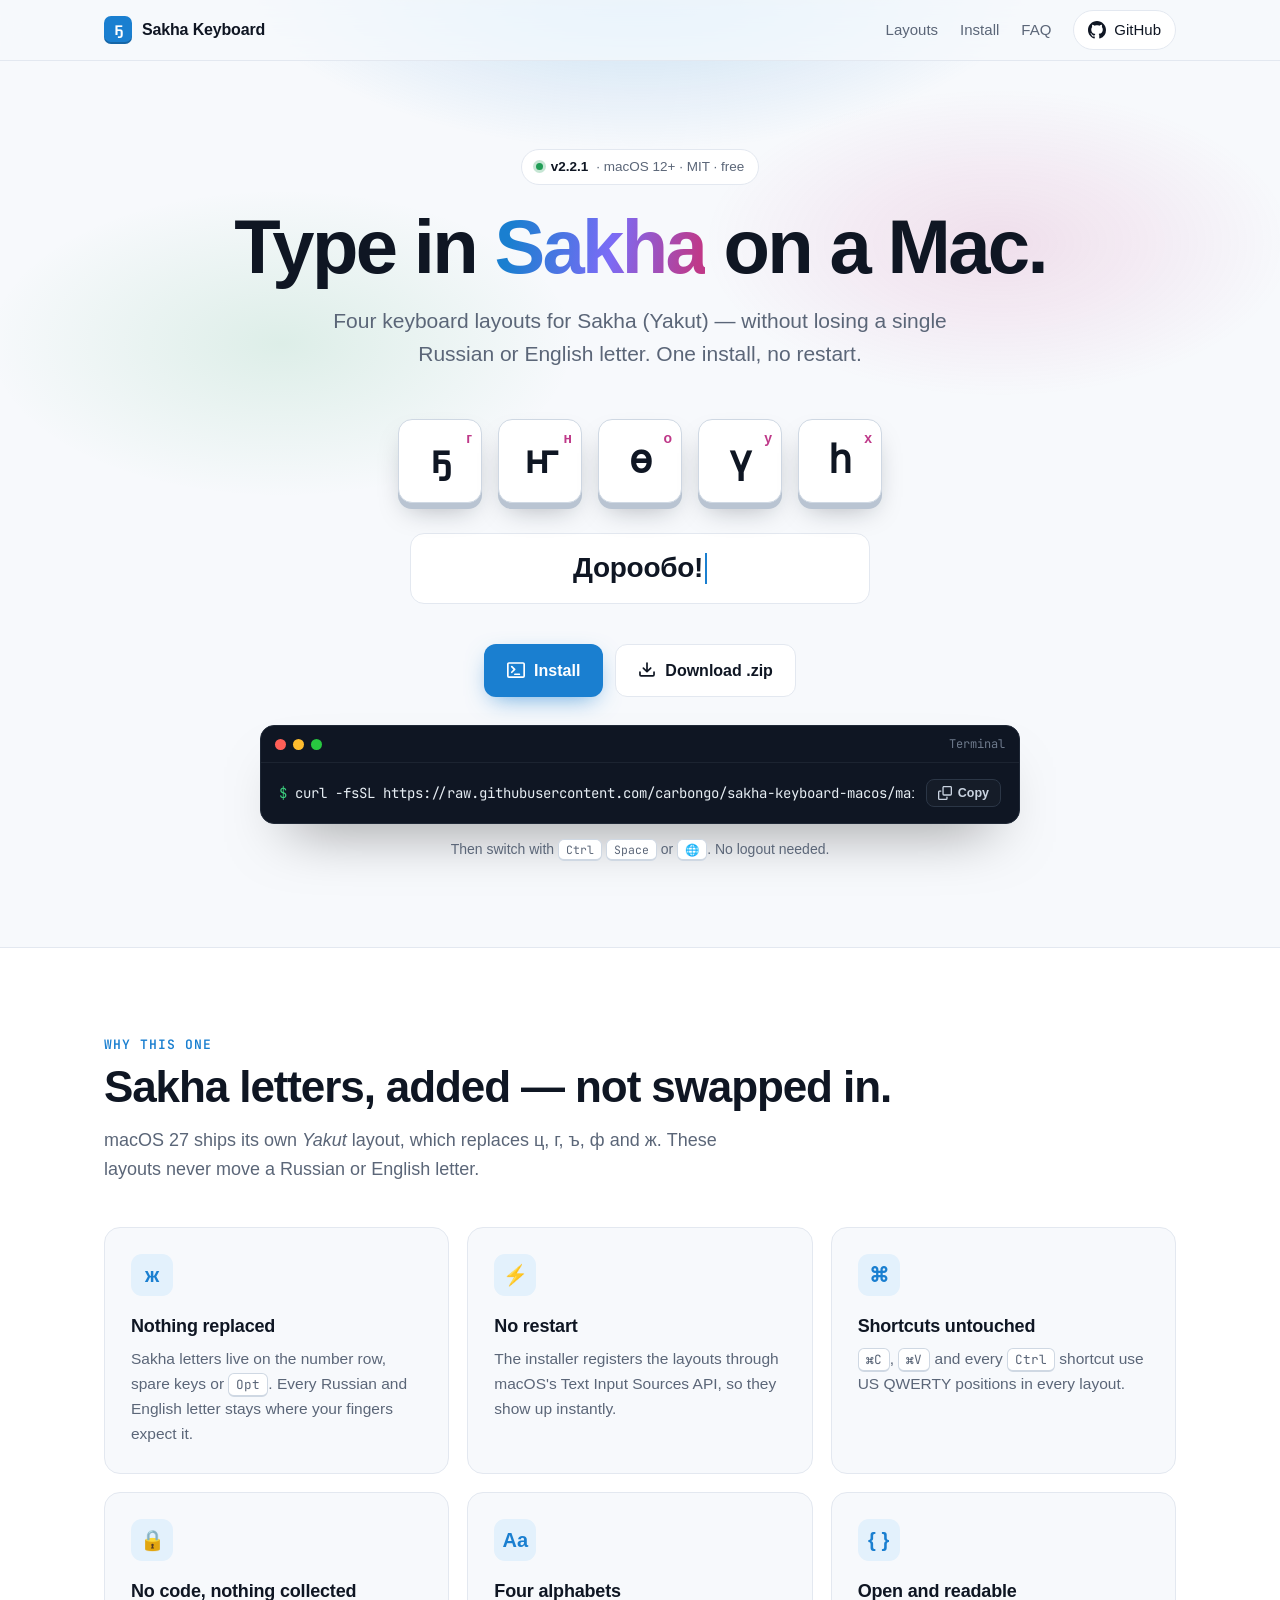
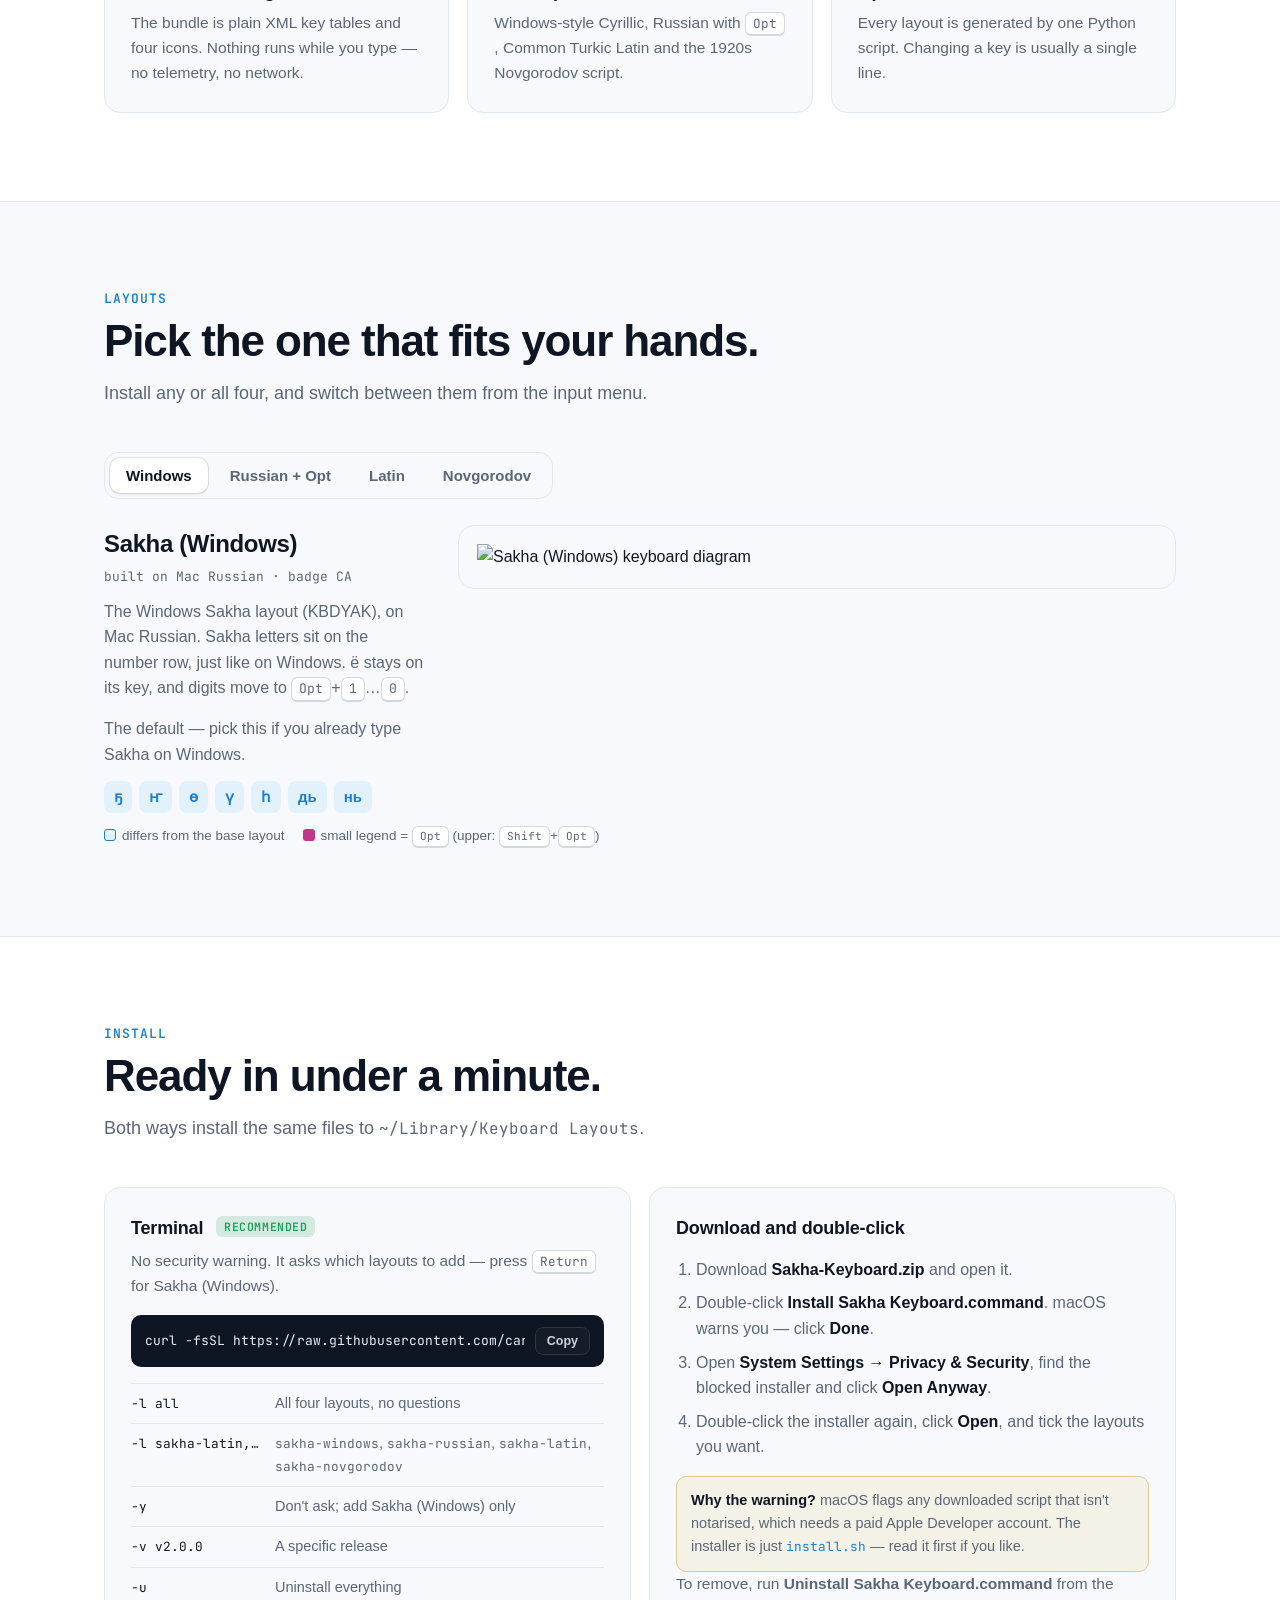
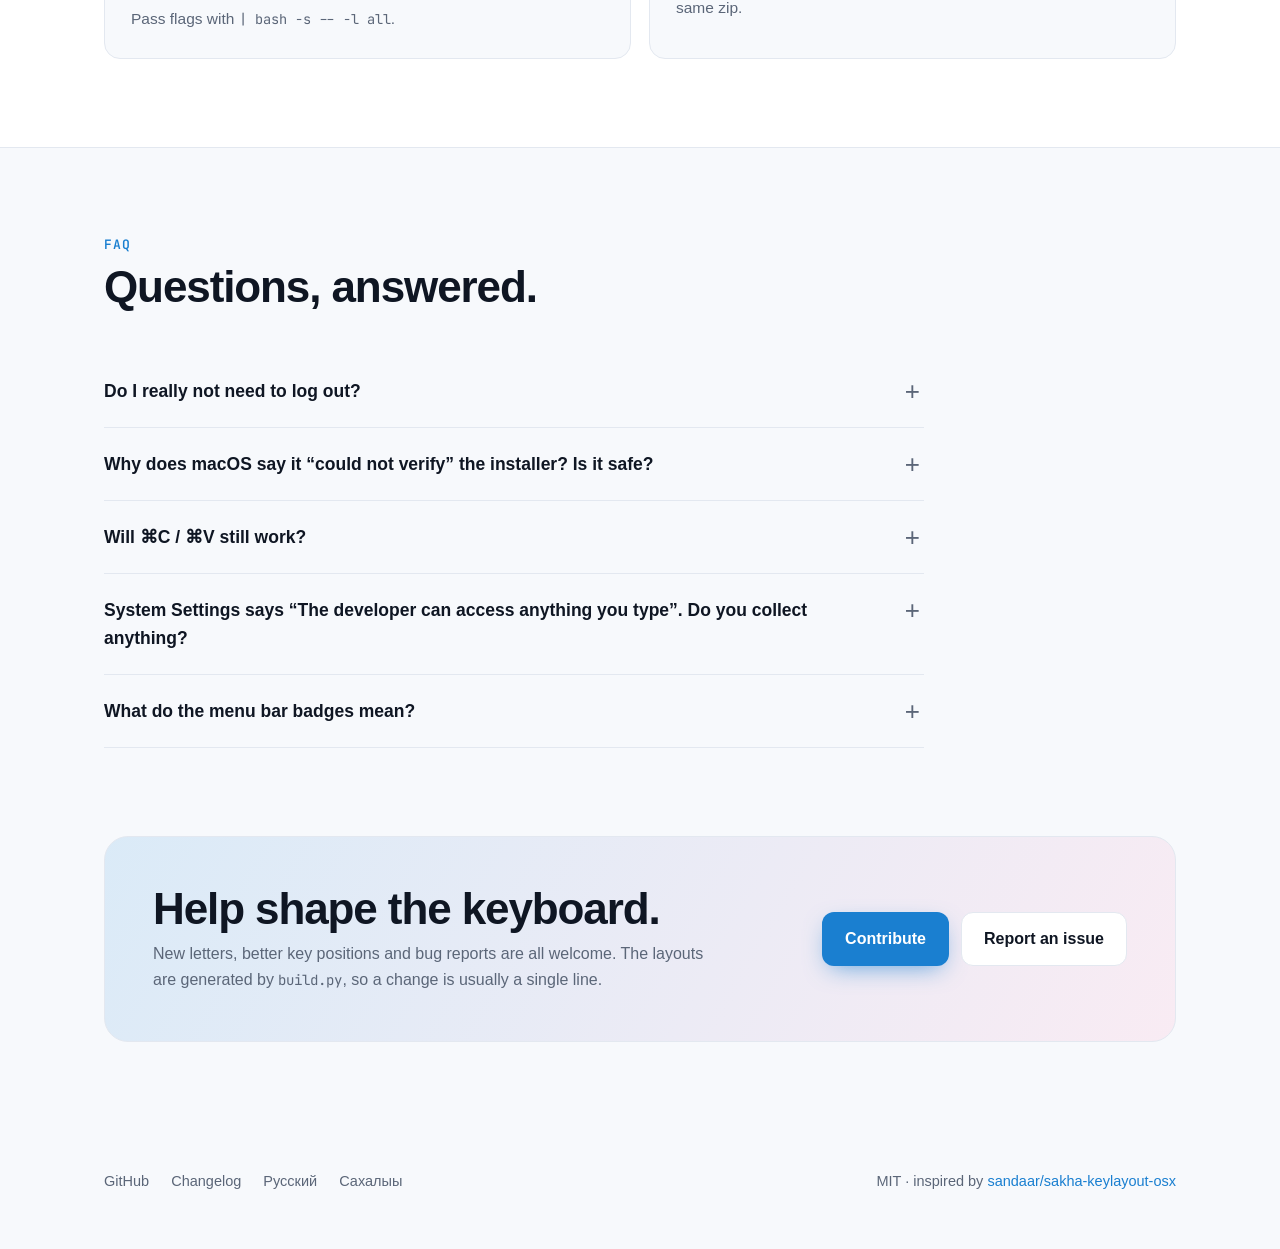
==== site/index.html @ 236f8e5a "Add landing page (site/) deployed to Vercel as sakha-kb Co-Authored-By: Claude Opus 5.5 <noreply@ant" ====
<!doctype html>
<html lang="en">
<head>
<meta charset="utf-8">
<meta name="viewport" content="width=device-width, initial-scale=1">
<title>Sakha Keyboard for macOS</title>
<meta name="description" content="Four Sakha (Yakut) keyboard layouts for macOS — Windows-style, Russian + Opt, Common Turkic Latin and Novgorodov. Nothing Russian or English is replaced. Free and open source.">
<meta property="og:title" content="Sakha Keyboard for macOS">
<meta property="og:description" content="Type ҕ ҥ ө ү һ on a Mac without losing a single Russian or English letter. Four layouts, one install, no restart.">
<meta property="og:type" content="website">
<meta name="theme-color" content="#0b0f17" media="(prefers-color-scheme: dark)">
<meta name="theme-color" content="#f7f9fc" media="(prefers-color-scheme: light)">
<link rel="icon" href="favicon.svg" type="image/svg+xml">
<link rel="preconnect" href="https://fonts.googleapis.com">
<link rel="preconnect" href="https://fonts.gstatic.com" crossorigin>
<link href="https://fonts.googleapis.com/css2?family=JetBrains+Mono:wght@400;600&display=swap" rel="stylesheet">
<style>
:root{
  --bg:#f7f9fc; --bg2:#ffffff; --fg:#0f1623; --muted:#5b6678; --line:#e3e8f0;
  --blue:#1a7fd0; --blue-soft:#e3f1fc; --pink:#bf3989; --green:#1f9d55;
  --key:#ffffff; --key-edge:#cfd8e3; --key-shadow:#b9c4d2;
  --code-bg:#0f1623; --code-fg:#e6edf3;
  --radius:16px;
  --sans:-apple-system,BlinkMacSystemFont,"SF Pro Display","Segoe UI",Roboto,"Helvetica Neue",Arial,sans-serif;
  --mono:"JetBrains Mono",ui-monospace,SFMono-Regular,Menlo,monospace;
  color-scheme:light dark;
}
@media (prefers-color-scheme:dark){:root{
  --bg:#0b0f17; --bg2:#111723; --fg:#e8edf5; --muted:#8d99ab; --line:#1f2836;
  --blue:#4aa8f0; --blue-soft:#0f2a44; --pink:#ff80c8; --green:#3ccf7e;
  --key:#1a2230; --key-edge:#2b3646; --key-shadow:#060a10;
  --code-bg:#070a10; --code-fg:#e6edf3;
}}
*{box-sizing:border-box}
html{scroll-behavior:smooth}
body{margin:0;background:var(--bg);color:var(--fg);font:16px/1.6 var(--sans);-webkit-font-smoothing:antialiased;overflow-x:hidden}
a{color:var(--blue);text-decoration:none}
a:hover{text-decoration:underline}
code,kbd{font-family:var(--mono);font-size:.88em}
kbd{display:inline-block;padding:1px 7px;border:1px solid var(--key-edge);border-bottom-width:2px;border-radius:6px;background:var(--key);font-size:.82em;line-height:1.5}
.wrap{max-width:1120px;margin:0 auto;padding:0 24px}
@media (max-width:600px){.wrap{padding:0 16px}}

/* nav */
nav{position:sticky;top:0;z-index:10;backdrop-filter:saturate(180%) blur(14px);-webkit-backdrop-filter:saturate(180%) blur(14px);background:color-mix(in srgb,var(--bg) 78%,transparent);border-bottom:1px solid var(--line)}
nav .wrap{display:flex;align-items:center;gap:28px;height:60px}
.brand{display:flex;align-items:center;gap:10px;font-weight:700;color:var(--fg);letter-spacing:-.01em}
.brand:hover{text-decoration:none}
.brand .mini{width:28px;height:28px;border-radius:7px;display:grid;place-items:center;background:var(--blue);color:#fff;font-size:16px;font-weight:700;box-shadow:inset 0 -2px 0 rgba(0,0,0,.2)}
nav .links{display:flex;gap:22px;margin-left:auto;align-items:center}
nav .links a{color:var(--muted);font-size:15px}
nav .links a:hover{color:var(--fg);text-decoration:none}
.gh{display:inline-flex;align-items:center;gap:8px;padding:7px 14px;border:1px solid var(--line);border-radius:999px;color:var(--fg)!important;background:var(--bg2)}
.gh svg{width:18px;height:18px;fill:currentColor}
@media (max-width:720px){nav .links a.opt{display:none}}

/* hero */
.hero{position:relative;padding:88px 0 72px;text-align:center;isolation:isolate}
.hero::before{content:"";position:absolute;inset:-120px 0 0;z-index:-1;
  background:
    radial-gradient(600px 300px at 50% 0%,color-mix(in srgb,var(--blue) 28%,transparent),transparent 70%),
    radial-gradient(420px 220px at 78% 30%,color-mix(in srgb,var(--pink) 14%,transparent),transparent 70%),
    radial-gradient(420px 220px at 22% 40%,color-mix(in srgb,var(--green) 12%,transparent),transparent 70%)}
.pill{display:inline-flex;align-items:center;gap:8px;padding:6px 14px;border-radius:999px;border:1px solid var(--line);background:var(--bg2);font-size:13.5px;color:var(--muted)}
.pill b{color:var(--fg);font-weight:600}
.dot{width:7px;height:7px;border-radius:50%;background:var(--green);box-shadow:0 0 0 3px color-mix(in srgb,var(--green) 25%,transparent)}
h1{font-size:clamp(40px,7vw,76px);line-height:1.04;letter-spacing:-.035em;margin:22px auto 18px;max-width:900px;font-weight:800}
h1 .grad{background:linear-gradient(100deg,var(--blue) 10%,#7b6cf6 55%,var(--pink) 95%);-webkit-background-clip:text;background-clip:text;color:transparent}
.lede{font-size:clamp(17px,2.2vw,21px);color:var(--muted);max-width:680px;margin:0 auto}

/* keycaps */
.keys{display:flex;justify-content:center;gap:clamp(8px,1.6vw,16px);margin:48px auto 10px;flex-wrap:wrap}
.cap{position:relative;width:clamp(56px,10vw,84px);aspect-ratio:1;border-radius:14px;background:var(--key);border:1px solid var(--key-edge);
  box-shadow:0 6px 0 var(--key-shadow),0 14px 28px -10px rgba(15,22,35,.35);display:grid;place-items:center;
  font-size:clamp(26px,4.4vw,38px);font-weight:600;transition:transform .12s ease,box-shadow .12s ease,background .2s,color .2s;user-select:none;cursor:pointer}
.cap small{position:absolute;top:7px;right:9px;font-size:clamp(11px,1.5vw,14px);color:var(--pink);font-weight:600}
.cap.down{transform:translateY(5px);box-shadow:0 1px 0 var(--key-shadow),0 4px 10px -6px rgba(15,22,35,.35);background:var(--blue);color:#fff;border-color:var(--blue)}
.cap.down small{color:#fff}
.screen{margin:30px auto 0;max-width:460px;min-height:56px;padding:12px 20px;border-radius:14px;border:1px solid var(--line);background:var(--bg2);font-size:clamp(22px,3.4vw,28px);font-weight:600;letter-spacing:-.01em;display:flex;align-items:center;justify-content:center}
.caret{display:inline-block;width:2px;height:1.1em;background:var(--blue);margin-left:2px;animation:blink 1s steps(1) infinite}
@keyframes blink{50%{opacity:0}}

.cta{display:flex;gap:12px;justify-content:center;flex-wrap:wrap;margin-top:40px}
.btn{display:inline-flex;align-items:center;gap:9px;padding:13px 22px;border-radius:12px;font-weight:600;font-size:16px;border:1px solid transparent;transition:transform .12s,box-shadow .12s}
.btn:hover{text-decoration:none;transform:translateY(-1px)}
.btn svg{width:18px;height:18px;fill:currentColor}
.btn.primary{background:var(--blue);color:#fff;box-shadow:0 8px 24px -8px color-mix(in srgb,var(--blue) 70%,transparent)}
.btn.ghost{background:var(--bg2);color:var(--fg);border-color:var(--line)}

/* terminal */
.term{max-width:760px;margin:28px auto 0;text-align:left;border-radius:14px;background:var(--code-bg);color:var(--code-fg);border:1px solid #1f2836;box-shadow:0 30px 60px -30px rgba(0,0,0,.5);overflow:hidden}
.term .bar{display:flex;align-items:center;gap:7px;padding:10px 14px;border-bottom:1px solid #1c2431}
.term .bar i{width:11px;height:11px;border-radius:50%;background:#ff5f57}.term .bar i:nth-child(2){background:#febc2e}.term .bar i:nth-child(3){background:#28c840}
.term .bar span{margin-left:auto;font:12px var(--mono);color:#6e7a8c}
.term .cmd{display:flex;align-items:center;gap:12px;padding:16px 18px}
.term pre{margin:0;flex:1;min-width:0;overflow-x:auto;font:14px/1.5 var(--mono);white-space:pre}
.term pre .p{color:#3ccf7e;user-select:none}
.copy{flex:none;display:inline-flex;align-items:center;gap:6px;border:1px solid #2b3646;background:#151c28;color:#c9d3e0;border-radius:8px;padding:6px 11px;font:600 12.5px var(--sans);cursor:pointer}
.copy:hover{background:#1c2535}
.copy svg{width:14px;height:14px;fill:currentColor}
.hint{font-size:14px;color:var(--muted);margin-top:14px}

/* sections */
section{padding:88px 0}
section.alt{background:var(--bg2);border-block:1px solid var(--line)}
.eyebrow{font:600 13px var(--mono);letter-spacing:.08em;text-transform:uppercase;color:var(--blue)}
h2{font-size:clamp(30px,4.4vw,44px);letter-spacing:-.025em;line-height:1.1;margin:10px 0 14px;font-weight:800}
.sub{color:var(--muted);font-size:18px;max-width:640px;margin:0}
.head{margin-bottom:44px}

.grid{display:grid;grid-template-columns:repeat(3,1fr);gap:18px}
@media (max-width:900px){.grid{grid-template-columns:repeat(2,1fr)}}
@media (max-width:600px){.grid{grid-template-columns:1fr}}
.card{padding:26px;border-radius:var(--radius);border:1px solid var(--line);background:var(--bg);transition:border-color .2s,transform .2s}
section:not(.alt) .card{background:var(--bg2)}
.card:hover{border-color:color-mix(in srgb,var(--blue) 45%,var(--line));transform:translateY(-2px)}
.card .ic{width:42px;height:42px;border-radius:11px;display:grid;place-items:center;background:var(--blue-soft);color:var(--blue);font-size:20px;font-weight:700;margin-bottom:16px}
.card h3{margin:0 0 6px;font-size:18px;letter-spacing:-.01em}
.card p{margin:0;color:var(--muted);font-size:15.5px}

/* layouts */
.tabs{display:flex;gap:6px;padding:5px;border-radius:14px;border:1px solid var(--line);background:var(--bg);width:max-content;max-width:100%;overflow-x:auto;margin-bottom:26px}
.tab{border:0;background:transparent;color:var(--muted);font:600 15px var(--sans);padding:9px 16px;border-radius:10px;cursor:pointer;white-space:nowrap}
.tab[aria-selected=true]{background:var(--bg2);color:var(--fg);box-shadow:0 1px 3px rgba(0,0,0,.12),0 0 0 1px var(--line)}
.panel{display:grid;grid-template-columns:320px minmax(0,1fr);gap:34px;align-items:start}
@media (max-width:900px){.panel{grid-template-columns:minmax(0,1fr)}}
.panel[hidden]{display:none}
.panel h3{margin:0 0 4px;font-size:24px;letter-spacing:-.015em}
.panel .base{font:13px var(--mono);color:var(--muted);margin-bottom:14px}
.panel p{color:var(--muted);margin:0 0 14px}
.letters{display:flex;flex-wrap:wrap;gap:7px;margin-top:6px}
.letters span{padding:4px 10px;border-radius:8px;background:var(--blue-soft);color:var(--blue);font-weight:600;font-size:15px}
.diagram{border-radius:var(--radius);border:1px solid var(--line);background:var(--bg);padding:18px;overflow-x:auto}
.diagram img{display:block;width:100%;min-width:620px;height:auto}
.legend{display:flex;gap:18px;flex-wrap:wrap;font-size:13.5px;color:var(--muted);margin-top:12px}
.legend i{display:inline-block;width:12px;height:12px;border-radius:3px;vertical-align:-1px;margin-right:6px}

/* install */
.two{display:grid;grid-template-columns:minmax(0,1fr) minmax(0,1fr);gap:18px}
@media (max-width:900px){.two{grid-template-columns:minmax(0,1fr)}}
.two .card:hover{transform:none}
.tag{display:inline-block;font:600 11.5px var(--mono);letter-spacing:.05em;text-transform:uppercase;padding:3px 8px;border-radius:6px;background:color-mix(in srgb,var(--green) 16%,transparent);color:var(--green);margin-left:8px;vertical-align:3px}
ol.steps{margin:14px 0 0;padding-left:20px;color:var(--muted)}
ol.steps li{margin-bottom:8px}
ol.steps b{color:var(--fg)}
.mini-term{margin-top:16px;border-radius:10px;background:var(--code-bg);color:var(--code-fg);display:flex;align-items:center;gap:10px;padding:12px 14px}
.mini-term pre{margin:0;flex:1;min-width:0;overflow-x:auto;font:13px/1.5 var(--mono)}
table{width:100%;border-collapse:collapse;margin-top:16px;font-size:14.5px}
td{padding:8px 0;border-top:1px solid var(--line);vertical-align:top}
td:first-child{white-space:nowrap;padding-right:16px}
td:last-child{color:var(--muted)}
.note{margin-top:16px;padding:12px 14px;border-radius:10px;border:1px solid color-mix(in srgb,#d4a72c 45%,var(--line));background:color-mix(in srgb,#d4a72c 10%,transparent);font-size:14.5px;color:var(--muted)}
.note b{color:var(--fg)}

/* faq */
.faq{max-width:820px}
details{border-bottom:1px solid var(--line);padding:4px 0}
summary{cursor:pointer;list-style:none;padding:18px 36px 18px 0;font-weight:600;font-size:17.5px;position:relative}
summary::-webkit-details-marker{display:none}
summary::after{content:"+";position:absolute;right:4px;top:12px;font-size:26px;font-weight:400;color:var(--muted);transition:transform .2s}
details[open] summary::after{transform:rotate(45deg)}
details p{margin:0 0 18px;color:var(--muted)}

/* contribute band */
.band{border-radius:24px;padding:48px;display:flex;gap:32px;align-items:center;justify-content:space-between;flex-wrap:wrap;
  background:linear-gradient(120deg,color-mix(in srgb,var(--blue) 16%,var(--bg2)),color-mix(in srgb,var(--pink) 10%,var(--bg2)));border:1px solid var(--line)}
.band h2{margin:0 0 8px}
.band p{margin:0;color:var(--muted);max-width:560px}
@media (max-width:600px){.band{padding:28px}}

footer{padding:40px 0 56px;color:var(--muted);font-size:14.5px}
footer .wrap{display:flex;gap:16px 28px;flex-wrap:wrap;align-items:center;justify-content:space-between}
footer .l a{color:var(--muted);margin-right:18px}
footer .l a:hover{color:var(--fg)}
</style>
</head>
<body>

<nav>
  <div class="wrap">
    <a class="brand" href="#top"><span class="mini">ҕ</span>Sakha Keyboard</a>
    <div class="links">
      <a class="opt" href="#layouts">Layouts</a>
      <a class="opt" href="#install">Install</a>
      <a class="opt" href="#faq">FAQ</a>
      <a class="gh" href="https://github.com/carbongo/sakha-keyboard-macos" aria-label="GitHub repository">
        <svg viewBox="0 0 16 16" aria-hidden="true"><path d="M8 0C3.58 0 0 3.58 0 8c0 3.54 2.29 6.53 5.47 7.59.4.07.55-.17.55-.38 0-.19-.01-.82-.01-1.49-2.01.37-2.53-.49-2.69-.94-.09-.23-.48-.94-.82-1.13-.28-.15-.68-.52-.01-.53.63-.01 1.08.58 1.23.82.72 1.21 1.87.87 2.33.66.07-.52.28-.87.51-1.07-1.78-.2-3.64-.89-3.64-3.95 0-.87.31-1.59.82-2.15-.08-.2-.36-1.02.08-2.12 0 0 .67-.21 2.2.82.64-.18 1.32-.27 2-.27.68 0 1.36.09 2 .27 1.53-1.04 2.2-.82 2.2-.82.44 1.1.16 1.92.08 2.12.51.56.82 1.27.82 2.15 0 3.07-1.87 3.75-3.65 3.95.29.25.54.73.54 1.48 0 1.07-.01 1.93-.01 2.2 0 .21.15.46.55.38A8.013 8.013 0 0016 8c0-4.42-3.58-8-8-8z"/></svg>
        <span>GitHub</span>
      </a>
    </div>
  </div>
</nav>

<header class="hero" id="top">
  <div class="wrap">
    <span class="pill"><span class="dot"></span><b id="ver">v2.2.1</b> · macOS 12+ · MIT · free</span>
    <h1>Type in <span class="grad">Sakha</span> on&nbsp;a&nbsp;Mac.</h1>
    <p class="lede">Four keyboard layouts for Sakha (Yakut) — without losing a single Russian or English letter. One install, no restart.</p>

    <div class="keys" aria-hidden="true">
      <div class="cap" data-k="ҕ"><small>г</small>ҕ</div>
      <div class="cap" data-k="ҥ"><small>н</small>ҥ</div>
      <div class="cap" data-k="ө"><small>о</small>ө</div>
      <div class="cap" data-k="ү"><small>у</small>ү</div>
      <div class="cap" data-k="һ"><small>х</small>һ</div>
    </div>
    <div class="screen" aria-live="off"><span id="typed"></span><span class="caret"></span></div>

    <div class="cta">
      <a class="btn primary" href="#install">
        <svg viewBox="0 0 16 16" aria-hidden="true"><path d="M0 2.75C0 1.78.78 1 1.75 1h12.5c.97 0 1.75.78 1.75 1.75v10.5A1.75 1.75 0 0 1 14.25 15H1.75A1.75 1.75 0 0 1 0 13.25Zm1.75-.25a.25.25 0 0 0-.25.25v10.5c0 .14.11.25.25.25h12.5a.25.25 0 0 0 .25-.25V2.75a.25.25 0 0 0-.25-.25ZM7 11h4a.75.75 0 0 1 0 1.5H7A.75.75 0 0 1 7 11ZM3.72 4.47a.75.75 0 0 1 1.06 0l2.5 2.5a.75.75 0 0 1 0 1.06l-2.5 2.5a.75.75 0 1 1-1.06-1.06L5.69 7.5 3.72 5.53a.75.75 0 0 1 0-1.06Z"/></svg>
        Install
      </a>
      <a class="btn ghost" href="https://github.com/carbongo/sakha-keyboard-macos/releases/latest/download/Sakha-Keyboard.zip">
        <svg viewBox="0 0 16 16" aria-hidden="true"><path d="M2.75 14A1.75 1.75 0 0 1 1 12.25v-2.5a.75.75 0 0 1 1.5 0v2.5c0 .14.11.25.25.25h10.5a.25.25 0 0 0 .25-.25v-2.5a.75.75 0 0 1 1.5 0v2.5A1.75 1.75 0 0 1 13.25 14ZM7.25 7.69V1.75a.75.75 0 0 1 1.5 0v5.94l1.97-1.97a.75.75 0 1 1 1.06 1.06l-3.25 3.25a.75.75 0 0 1-1.06 0L4.22 6.78a.75.75 0 0 1 1.06-1.06Z"/></svg>
        Download .zip
      </a>
    </div>

    <div class="term" role="group" aria-label="Install command">
      <div class="bar"><i></i><i></i><i></i><span>Terminal</span></div>
      <div class="cmd">
        <pre><span class="p">$ </span><span id="cmd">curl -fsSL https://raw.githubusercontent.com/carbongo/sakha-keyboard-macos/main/install.sh | bash</span></pre>
        <button class="copy" data-copy="cmd" type="button"><svg viewBox="0 0 16 16" aria-hidden="true"><path d="M0 6.75C0 5.78.78 5 1.75 5h1.5a.75.75 0 0 1 0 1.5h-1.5a.25.25 0 0 0-.25.25v7.5c0 .14.11.25.25.25h7.5a.25.25 0 0 0 .25-.25v-1.5a.75.75 0 0 1 1.5 0v1.5A1.75 1.75 0 0 1 9.25 16h-7.5A1.75 1.75 0 0 1 0 14.25Z"/><path d="M5 1.75C5 .78 5.78 0 6.75 0h7.5C15.22 0 16 .78 16 1.75v7.5A1.75 1.75 0 0 1 14.25 11h-7.5A1.75 1.75 0 0 1 5 9.25Zm1.75-.25a.25.25 0 0 0-.25.25v7.5c0 .14.11.25.25.25h7.5a.25.25 0 0 0 .25-.25v-7.5a.25.25 0 0 0-.25-.25Z"/></svg><span>Copy</span></button>
      </div>
    </div>
    <p class="hint">Then switch with <kbd>Ctrl</kbd> <kbd>Space</kbd> or <kbd>🌐</kbd>. No logout needed.</p>
  </div>
</header>

<section class="alt" id="why">
  <div class="wrap">
    <div class="head">
      <div class="eyebrow">Why this one</div>
      <h2>Sakha letters, added — not swapped in.</h2>
      <p class="sub">macOS 27 ships its own <i>Yakut</i> layout, which replaces ц, г, ъ, ф and ж. These layouts never move a Russian or English letter.</p>
    </div>
    <div class="grid">
      <div class="card"><div class="ic">ж</div><h3>Nothing replaced</h3><p>Sakha letters live on the number row, spare keys or <kbd>Opt</kbd>. Every Russian and English letter stays where your fingers expect it.</p></div>
      <div class="card"><div class="ic">⚡</div><h3>No restart</h3><p>The installer registers the layouts through macOS's Text Input Sources API, so they show up instantly.</p></div>
      <div class="card"><div class="ic">⌘</div><h3>Shortcuts untouched</h3><p><kbd>⌘C</kbd>, <kbd>⌘V</kbd> and every <kbd>Ctrl</kbd> shortcut use US QWERTY positions in every layout.</p></div>
      <div class="card"><div class="ic">🔒</div><h3>No code, nothing collected</h3><p>The bundle is plain XML key tables and four icons. Nothing runs while you type — no telemetry, no network.</p></div>
      <div class="card"><div class="ic">Aa</div><h3>Four alphabets</h3><p>Windows-style Cyrillic, Russian with <kbd>Opt</kbd>, Common Turkic Latin and the 1920s Novgorodov script.</p></div>
      <div class="card"><div class="ic">{ }</div><h3>Open and readable</h3><p>Every layout is generated by one Python script. Changing a key is usually a single line.</p></div>
    </div>
  </div>
</section>

<section id="layouts">
  <div class="wrap">
    <div class="head">
      <div class="eyebrow">Layouts</div>
      <h2>Pick the one that fits your hands.</h2>
      <p class="sub">Install any or all four, and switch between them from the input menu.</p>
    </div>

    <div class="tabs" role="tablist" aria-label="Layouts">
      <button class="tab" role="tab" aria-selected="true" aria-controls="p-windows" id="t-windows">Windows</button>
      <button class="tab" role="tab" aria-selected="false" aria-controls="p-russian" id="t-russian" tabindex="-1">Russian + Opt</button>
      <button class="tab" role="tab" aria-selected="false" aria-controls="p-latin" id="t-latin" tabindex="-1">Latin</button>
      <button class="tab" role="tab" aria-selected="false" aria-controls="p-novgorodov" id="t-novgorodov" tabindex="-1">Novgorodov</button>
    </div>

    <div class="panel" role="tabpanel" id="p-windows" aria-labelledby="t-windows">
      <div>
        <h3>Sakha (Windows)</h3>
        <div class="base">built on Mac Russian · badge СА</div>
        <p>The Windows Sakha layout (KBDYAK), on Mac Russian. Sakha letters sit on the number row, just like on Windows. ё stays on its key, and digits move to <kbd>Opt</kbd>+<kbd>1</kbd>…<kbd>0</kbd>.</p>
        <p>The default — pick this if you already type Sakha on Windows.</p>
        <div class="letters"><span>ҕ</span><span>ҥ</span><span>ө</span><span>ү</span><span>һ</span><span>дь</span><span>нь</span></div>
      </div>
      <div class="diagram"><img src="layouts/sakha-windows.svg" alt="Sakha (Windows) keyboard diagram" loading="lazy"></div>
    </div>

    <div class="panel" role="tabpanel" id="p-russian" aria-labelledby="t-russian" hidden>
      <div>
        <h3>Sakha (Russian)</h3>
        <div class="base">built on Mac Russian · badge СР</div>
        <p>Plain Mac Russian. Hold <kbd>Opt</kbd> for the Sakha letter that looks like it.</p>
        <div class="letters"><span>г→ҕ</span><span>н→ҥ</span><span>о→ө</span><span>у→ү</span><span>х→һ</span><span>д→дь</span><span>ь→нь</span></div>
      </div>
      <div class="diagram"><img src="layouts/sakha-russian.svg" alt="Sakha (Russian) keyboard diagram" loading="lazy"></div>
    </div>

    <div class="panel" role="tabpanel" id="p-latin" aria-labelledby="t-latin" hidden>
      <div>
        <h3>Sakha (Latin)</h3>
        <div class="base">built on US · badge SA</div>
        <p>Common Turkic Latin. The letters have their own keys, as on German or Turkish keyboards; <kbd>Opt</kbd>+letter works too (<kbd>Opt</kbd>+<kbd>o</kbd> → ö).</p>
        <div class="letters"><span>ҕ ğ</span><span>ҥ ñ</span><span>ө ö</span><span>ү ü</span><span>ы ı</span><span>ч ç</span><span>дь j</span><span>нь ń</span><span>й y</span></div>
      </div>
      <div class="diagram"><img src="layouts/sakha-latin.svg" alt="Sakha (Latin) keyboard diagram" loading="lazy"></div>
    </div>

    <div class="panel" role="tabpanel" id="p-novgorodov" aria-labelledby="t-novgorodov" hidden>
      <div>
        <h3>Sakha (Novgorodov)</h3>
        <div class="base">built on US · badge NV</div>
        <p>The 1920s Novgorodov alphabet, typed with the closest IPA letters. Diphthong keys type <b>ie uo yø ɯa</b>; <kbd>Opt</kbd>+vowel makes it long (aː), <kbd>Opt</kbd>+consonant doubles it (tt).</p>
        <div class="letters"><span>ɯ</span><span>ɣ</span><span>ɟ</span><span>ŋ</span><span>ɲ</span><span>ø</span><span>c = ч</span></div>
      </div>
      <div class="diagram"><img src="layouts/sakha-novgorodov.svg" alt="Sakha (Novgorodov) keyboard diagram" loading="lazy"></div>
    </div>

    <div class="legend">
      <span><i style="background:var(--blue-soft);border:1px solid var(--blue)"></i>differs from the base layout</span>
      <span><i style="background:var(--pink)"></i>small legend = <kbd>Opt</kbd> (upper: <kbd>Shift</kbd>+<kbd>Opt</kbd>)</span>
    </div>
  </div>
</section>

<section class="alt" id="install">
  <div class="wrap">
    <div class="head">
      <div class="eyebrow">Install</div>
      <h2>Ready in under a minute.</h2>
      <p class="sub">Both ways install the same files to <code>~/Library/Keyboard Layouts</code>.</p>
    </div>
    <div class="two">
      <div class="card">
        <h3>Terminal <span class="tag">recommended</span></h3>
        <p>No security warning. It asks which layouts to add — press <kbd>Return</kbd> for Sakha (Windows).</p>
        <div class="mini-term"><pre id="cmd2">curl -fsSL https://raw.githubusercontent.com/carbongo/sakha-keyboard-macos/main/install.sh | bash</pre><button class="copy" data-copy="cmd2" type="button"><span>Copy</span></button></div>
        <table>
          <tr><td><code>-l all</code></td><td>All four layouts, no questions</td></tr>
          <tr><td><code>-l sakha-latin,…</code></td><td><code>sakha-windows</code>, <code>sakha-russian</code>, <code>sakha-latin</code>, <code>sakha-novgorodov</code></td></tr>
          <tr><td><code>-y</code></td><td>Don't ask; add Sakha (Windows) only</td></tr>
          <tr><td><code>-v v2.0.0</code></td><td>A specific release</td></tr>
          <tr><td><code>-u</code></td><td>Uninstall everything</td></tr>
        </table>
        <p class="hint" style="text-align:left">Pass flags with <code>| bash -s -- -l all</code>.</p>
      </div>
      <div class="card">
        <h3>Download and double-click</h3>
        <ol class="steps">
          <li>Download <a href="https://github.com/carbongo/sakha-keyboard-macos/releases/latest/download/Sakha-Keyboard.zip"><b>Sakha-Keyboard.zip</b></a> and open it.</li>
          <li>Double-click <b>Install Sakha Keyboard.command</b>. macOS warns you — click <b>Done</b>.</li>
          <li>Open <b>System Settings → Privacy &amp; Security</b>, find the blocked installer and click <b>Open Anyway</b>.</li>
          <li>Double-click the installer again, click <b>Open</b>, and tick the layouts you want.</li>
        </ol>
        <div class="note"><b>Why the warning?</b> macOS flags any downloaded script that isn't notarised, which needs a paid Apple Developer account. The installer is just <a href="https://github.com/carbongo/sakha-keyboard-macos/blob/main/install.sh"><code>install.sh</code></a> — read it first if you like.</div>
        <p class="hint" style="text-align:left">To remove, run <b>Uninstall Sakha Keyboard.command</b> from the same zip.</p>
      </div>
    </div>
  </div>
</section>

<section id="faq">
  <div class="wrap">
    <div class="head">
      <div class="eyebrow">FAQ</div>
      <h2>Questions, answered.</h2>
    </div>
    <div class="faq">
      <details><summary>Do I really not need to log out?</summary><p>No. The installer registers the bundle through macOS's Text Input Sources API, so the layouts appear immediately. Apps that were already open may pick them up only after a relaunch.</p></details>
      <details><summary>Why does macOS say it “could not verify” the installer? Is it safe?</summary><p>macOS shows that for every downloaded script or app Apple hasn't notarised — it doesn't mean malware was found. The <code>.command</code> files only run <code>install.sh</code>, which copies <code>Sakha.bundle</code> to <code>~/Library/Keyboard Layouts</code> and adds the layouts to your input menu. The Terminal one-liner shows no warning, because files fetched with <code>curl</code> aren't flagged as downloads.</p></details>
      <details><summary>Will ⌘C / ⌘V still work?</summary><p>Yes. Cmd and Ctrl shortcuts always use the US QWERTY positions in every layout.</p></details>
      <details><summary>System Settings says “The developer can access anything you type”. Do you collect anything?</summary><p><b>No. Nothing is collected, sent or stored.</b> macOS 27 shows that label on every keyboard layout that doesn't come from Apple. These layouts contain no code: an <code>Info.plist</code>, four <code>.keylayout</code> XML tables and four icons. The installer runs once, copies the files and exits — no background process, no telemetry.</p></details>
      <details><summary>What do the menu bar badges mean?</summary><p>Like Apple's <b>РУ</b> and <b>A</b>: <b>СА</b> is Sakha (Windows), <b>СР</b> Sakha (Russian), <b>SA</b> Sakha (Latin) and <b>NV</b> Sakha (Novgorodov). They're plain white letters, so they're hard to see on a light menu bar. If you still see old flag icons, log out and back in once.</p></details>
    </div>
  </div>
</section>

<section style="padding-top:0">
  <div class="wrap">
    <div class="band">
      <div>
        <h2>Help shape the keyboard.</h2>
        <p>New letters, better key positions and bug reports are all welcome. The layouts are generated by <code>build.py</code>, so a change is usually a single line.</p>
      </div>
      <div class="cta" style="margin:0">
        <a class="btn primary" href="https://github.com/carbongo/sakha-keyboard-macos/blob/main/CONTRIBUTING.md">Contribute</a>
        <a class="btn ghost" href="https://github.com/carbongo/sakha-keyboard-macos/issues">Report an issue</a>
      </div>
    </div>
  </div>
</section>

<footer>
  <div class="wrap">
    <div class="l">
      <a href="https://github.com/carbongo/sakha-keyboard-macos">GitHub</a>
      <a href="https://github.com/carbongo/sakha-keyboard-macos/blob/main/CHANGELOG.md">Changelog</a>
      <a href="https://github.com/carbongo/sakha-keyboard-macos/blob/main/README.ru.md">Русский</a>
      <a href="https://github.com/carbongo/sakha-keyboard-macos/blob/main/README.sah.md">Сахалыы</a>
    </div>
    <div>MIT · inspired by <a href="https://github.com/sandaar/sakha-keylayout-osx">sandaar/sakha-keylayout-osx</a></div>
  </div>
</footer>

<script>
// copy buttons
document.querySelectorAll('.copy').forEach(b => b.addEventListener('click', async () => {
  const t = document.getElementById(b.dataset.copy).textContent;
  const label = b.querySelector('span');
  try { await navigator.clipboard.writeText(t); label.textContent = 'Copied'; }
  catch { label.textContent = 'Select & copy'; }
  setTimeout(() => label.textContent = 'Copy', 1600);
}));

// tabs
const tabs = [...document.querySelectorAll('.tab')];
function select(tab) {
  tabs.forEach(t => {
    const on = t === tab;
    t.setAttribute('aria-selected', on);
    t.tabIndex = on ? 0 : -1;
    document.getElementById(t.getAttribute('aria-controls')).hidden = !on;
  });
}
tabs.forEach((t, i) => {
  t.addEventListener('click', () => select(t));
  t.addEventListener('keydown', e => {
    const d = e.key === 'ArrowRight' ? 1 : e.key === 'ArrowLeft' ? -1 : 0;
    if (d) { const n = tabs[(i + d + tabs.length) % tabs.length]; select(n); n.focus(); }
  });
});

// hero: keycaps press while words type out
const caps = Object.fromEntries([...document.querySelectorAll('.cap')].map(c => [c.dataset.k, c]));
const out = document.getElementById('typed');
const words = ['Дорообо!', 'Саха тыла', 'ҕ ҥ ө ү һ'];
const reduce = matchMedia('(prefers-reduced-motion: reduce)').matches;
const sleep = ms => new Promise(r => setTimeout(r, ms));
function press(ch) {
  const c = caps[ch.toLowerCase()];
  if (!c) return;
  c.classList.add('down');
  setTimeout(() => c.classList.remove('down'), 160);
}
Object.entries(caps).forEach(([k, c]) => c.addEventListener('click', () => { press(k); out.textContent += k; }));
(async function loop() {
  if (reduce) { out.textContent = words[0]; return; }
  for (let w = 0; ; w = (w + 1) % words.length) {
    out.textContent = '';
    for (const ch of words[w]) { press(ch); out.textContent += ch; await sleep(ch === ' ' ? 90 : 140); }
    await sleep(1800);
    while (out.textContent) { out.textContent = out.textContent.slice(0, -1); await sleep(35); }
    await sleep(300);
  }
})();

// live version from the latest release
fetch('https://api.github.com/repos/carbongo/sakha-keyboard-macos/releases/latest')
  .then(r => r.ok ? r.json() : null).then(j => { if (j && j.tag_name) document.getElementById('ver').textContent = j.tag_name; })
  .catch(() => {});
</script>
</body>
</html>
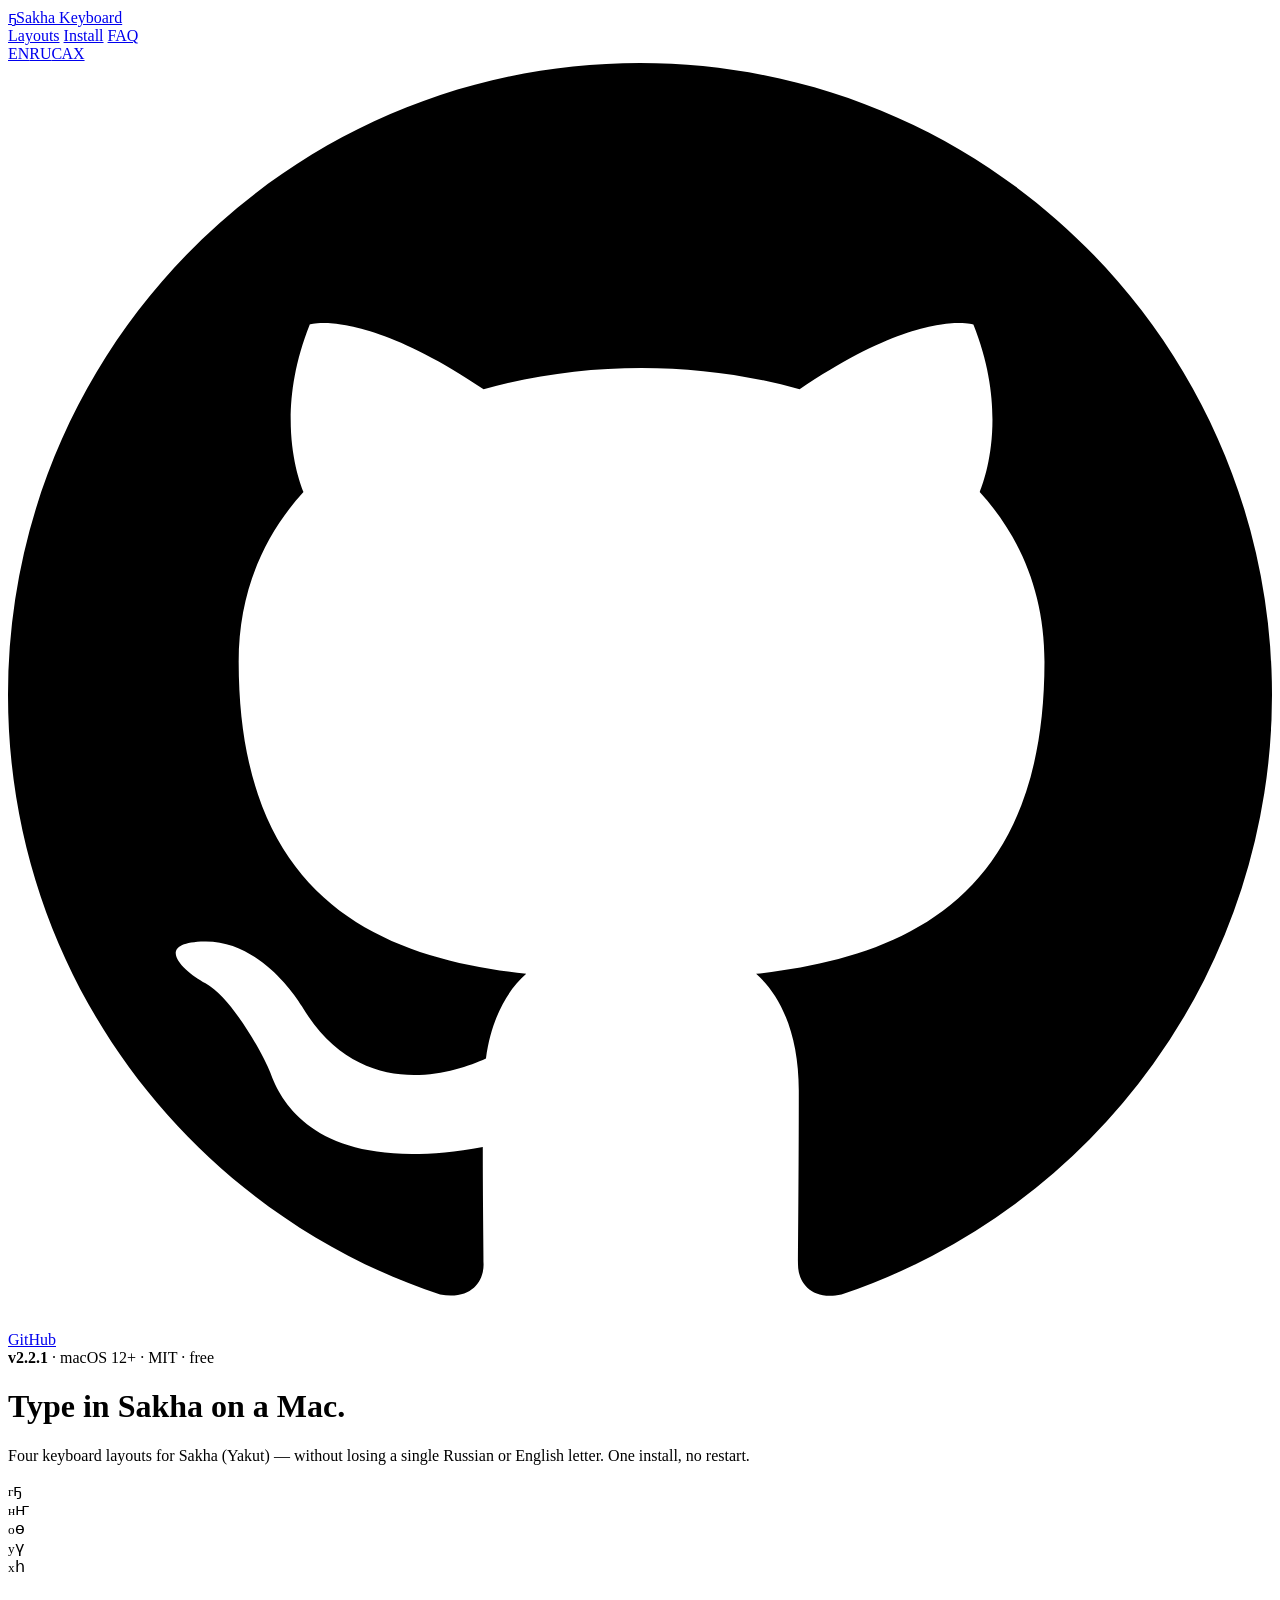
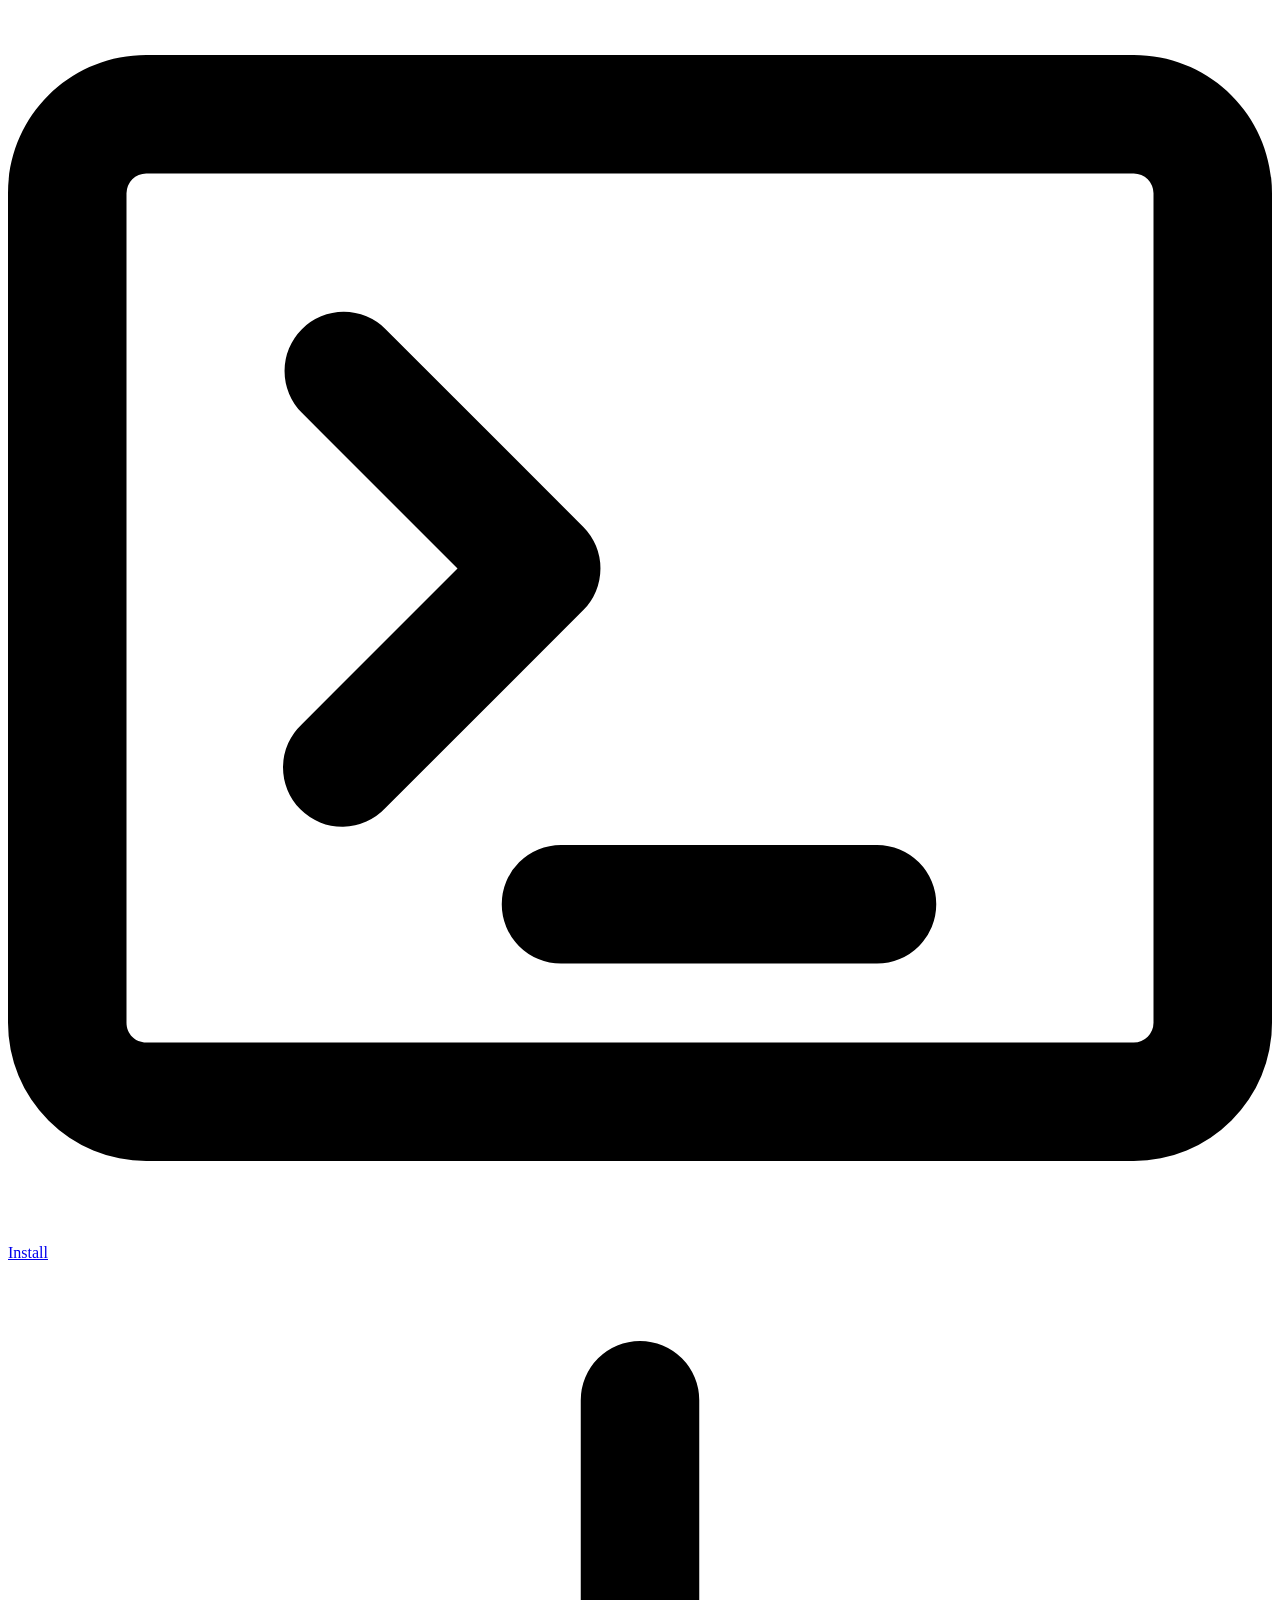
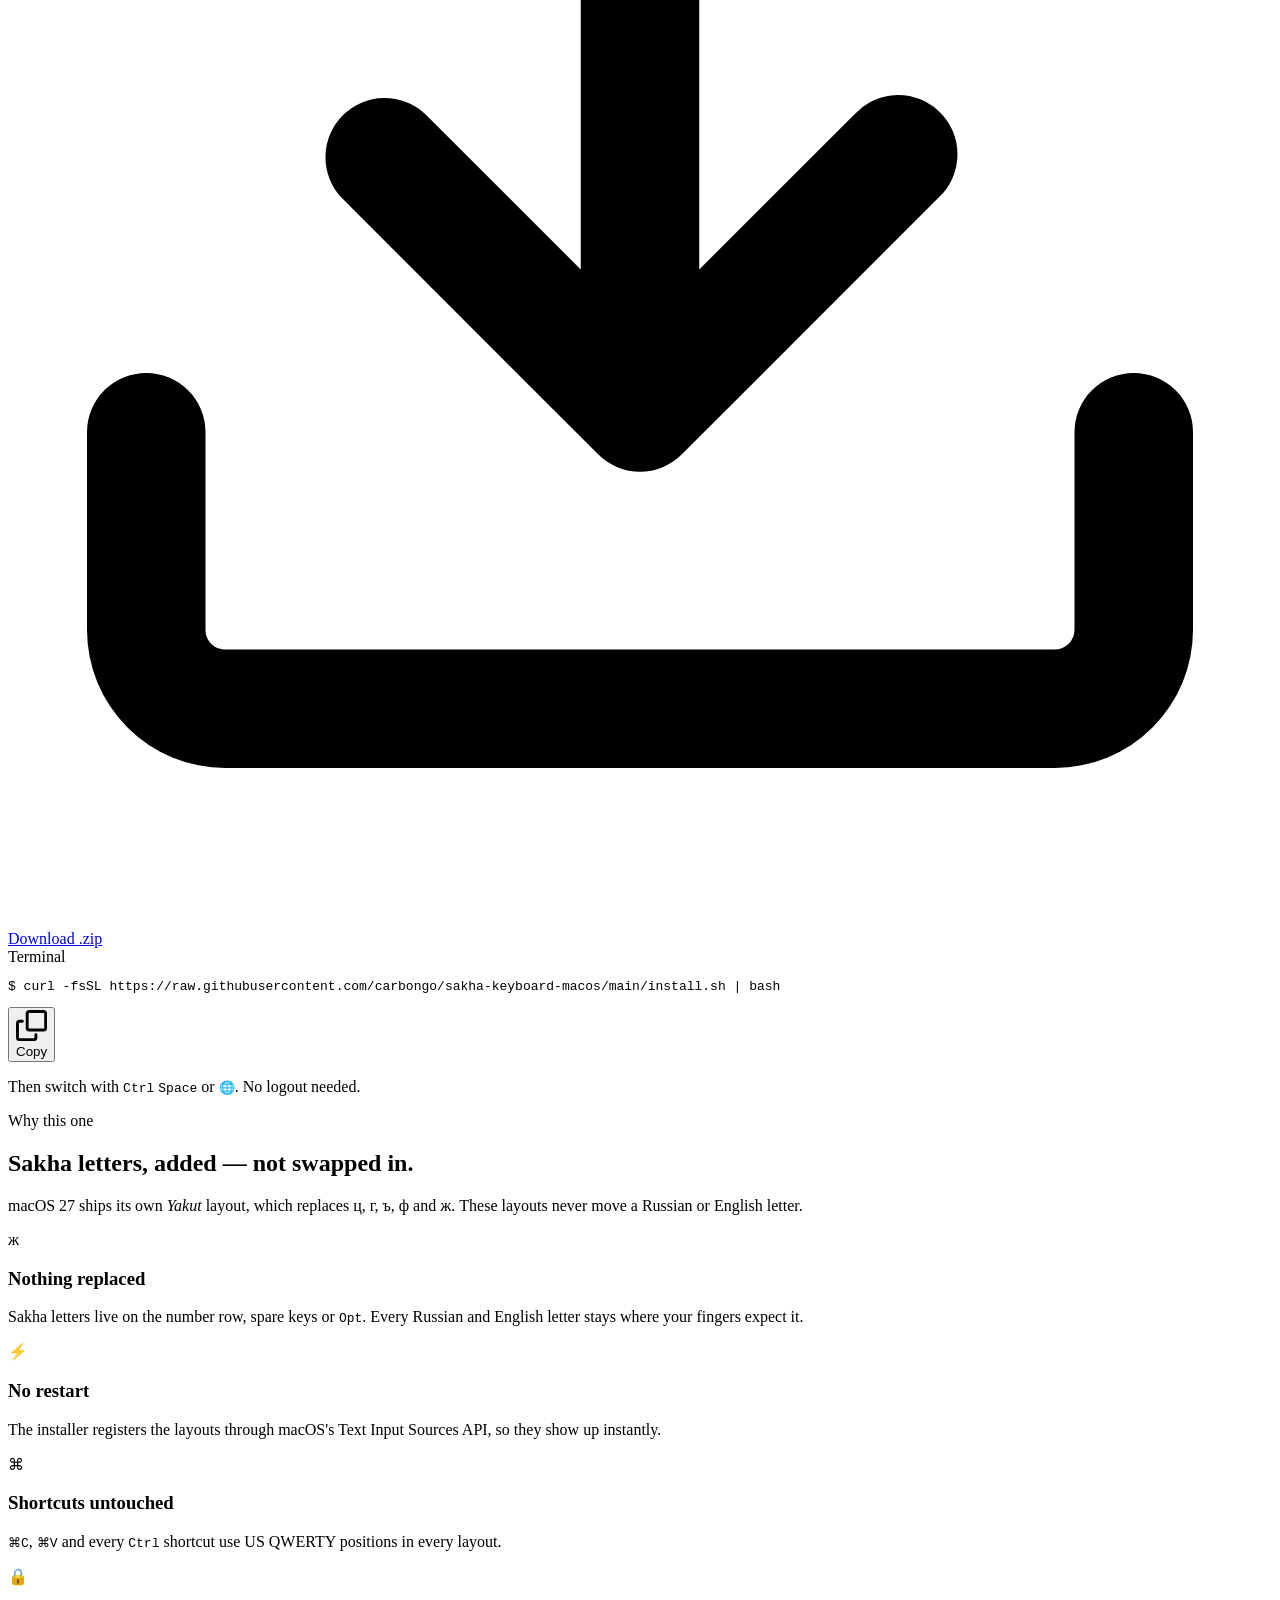
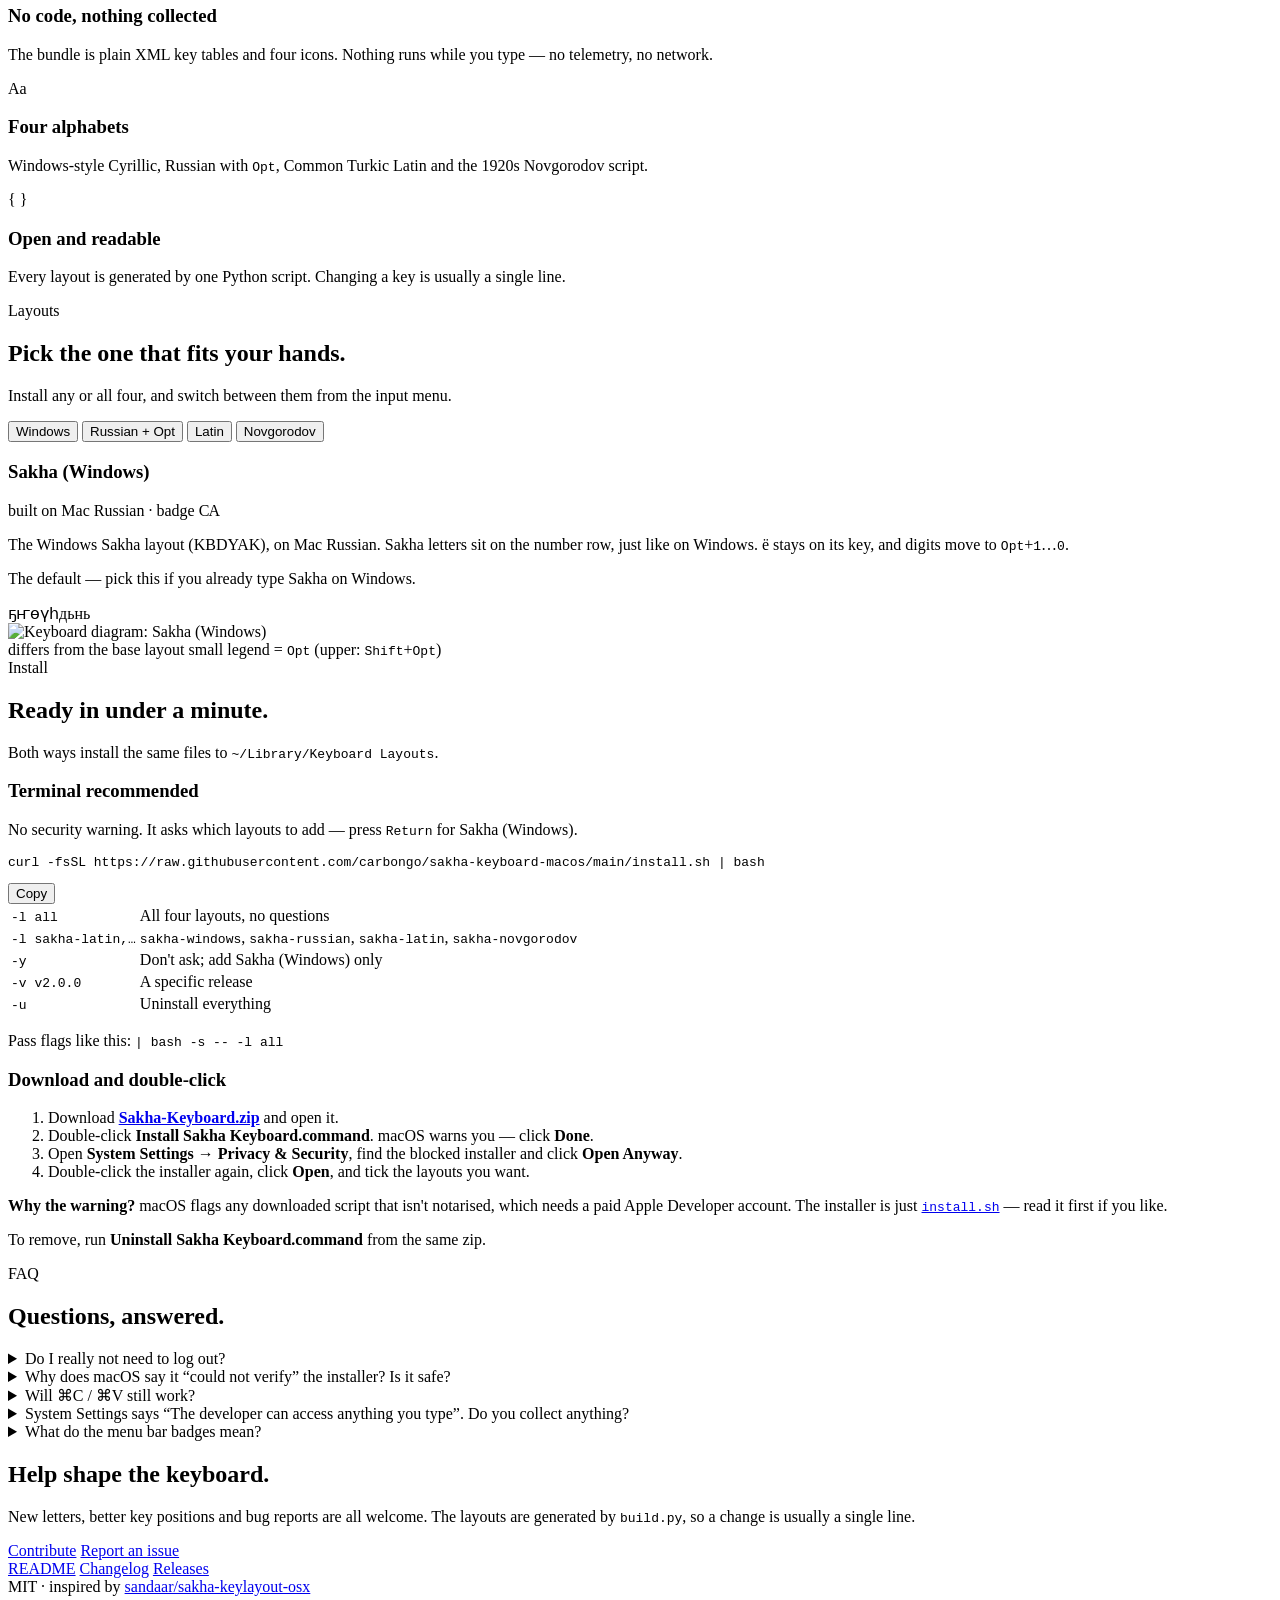
==== commit 2e41c777: "Website in Russian and Sakha: static /ru and /sah pages from one template Co-Authored-By: Claude Opu" ====
--- a/site/index.html
+++ b/site/index.html
@@ -1,178 +1,28 @@
 <!doctype html>
-<html lang="en">
+<!-- Generated by tools/build-site.py from tools/site-template.html. Do not edit. -->
+<html lang="en" data-copy="Copy" data-copied="Copied" data-copy-fail="Select &amp; copy">
 <head>
 <meta charset="utf-8">
 <meta name="viewport" content="width=device-width, initial-scale=1">
 <title>Sakha Keyboard for macOS</title>
-<meta name="description" content="Four Sakha (Yakut) keyboard layouts for macOS — Windows-style, Russian + Opt, Common Turkic Latin and Novgorodov. Nothing Russian or English is replaced. Free and open source.">
+<meta name="description" content="Four Sakha (Yakut) keyboard layouts for macOS: Windows-style, Russian + Opt, Common Turkic Latin and Novgorodov. Nothing Russian or English is replaced. Free and open source.">
 <meta property="og:title" content="Sakha Keyboard for macOS">
 <meta property="og:description" content="Type ҕ ҥ ө ү һ on a Mac without losing a single Russian or English letter. Four layouts, one install, no restart.">
 <meta property="og:type" content="website">
+<meta property="og:url" content="https://sakha-kb.vercel.app/">
+<meta property="og:locale" content="en_US">
+<link rel="canonical" href="https://sakha-kb.vercel.app/">
+<link rel="alternate" hreflang="en" href="https://sakha-kb.vercel.app/">
+<link rel="alternate" hreflang="ru" href="https://sakha-kb.vercel.app/ru">
+<link rel="alternate" hreflang="sah" href="https://sakha-kb.vercel.app/sah">
+<link rel="alternate" hreflang="x-default" href="https://sakha-kb.vercel.app/">
 <meta name="theme-color" content="#0b0f17" media="(prefers-color-scheme: dark)">
 <meta name="theme-color" content="#f7f9fc" media="(prefers-color-scheme: light)">
-<link rel="icon" href="favicon.svg" type="image/svg+xml">
+<link rel="icon" href="/favicon.svg" type="image/svg+xml">
 <link rel="preconnect" href="https://fonts.googleapis.com">
 <link rel="preconnect" href="https://fonts.gstatic.com" crossorigin>
 <link href="https://fonts.googleapis.com/css2?family=JetBrains+Mono:wght@400;600&display=swap" rel="stylesheet">
-<style>
-:root{
-  --bg:#f7f9fc; --bg2:#ffffff; --fg:#0f1623; --muted:#5b6678; --line:#e3e8f0;
-  --blue:#1a7fd0; --blue-soft:#e3f1fc; --pink:#bf3989; --green:#1f9d55;
-  --key:#ffffff; --key-edge:#cfd8e3; --key-shadow:#b9c4d2;
-  --code-bg:#0f1623; --code-fg:#e6edf3;
-  --radius:16px;
-  --sans:-apple-system,BlinkMacSystemFont,"SF Pro Display","Segoe UI",Roboto,"Helvetica Neue",Arial,sans-serif;
-  --mono:"JetBrains Mono",ui-monospace,SFMono-Regular,Menlo,monospace;
-  color-scheme:light dark;
-}
-@media (prefers-color-scheme:dark){:root{
-  --bg:#0b0f17; --bg2:#111723; --fg:#e8edf5; --muted:#8d99ab; --line:#1f2836;
-  --blue:#4aa8f0; --blue-soft:#0f2a44; --pink:#ff80c8; --green:#3ccf7e;
-  --key:#1a2230; --key-edge:#2b3646; --key-shadow:#060a10;
-  --code-bg:#070a10; --code-fg:#e6edf3;
-}}
-*{box-sizing:border-box}
-html{scroll-behavior:smooth}
-body{margin:0;background:var(--bg);color:var(--fg);font:16px/1.6 var(--sans);-webkit-font-smoothing:antialiased;overflow-x:hidden}
-a{color:var(--blue);text-decoration:none}
-a:hover{text-decoration:underline}
-code,kbd{font-family:var(--mono);font-size:.88em}
-kbd{display:inline-block;padding:1px 7px;border:1px solid var(--key-edge);border-bottom-width:2px;border-radius:6px;background:var(--key);font-size:.82em;line-height:1.5}
-.wrap{max-width:1120px;margin:0 auto;padding:0 24px}
-@media (max-width:600px){.wrap{padding:0 16px}}
-
-/* nav */
-nav{position:sticky;top:0;z-index:10;backdrop-filter:saturate(180%) blur(14px);-webkit-backdrop-filter:saturate(180%) blur(14px);background:color-mix(in srgb,var(--bg) 78%,transparent);border-bottom:1px solid var(--line)}
-nav .wrap{display:flex;align-items:center;gap:28px;height:60px}
-.brand{display:flex;align-items:center;gap:10px;font-weight:700;color:var(--fg);letter-spacing:-.01em}
-.brand:hover{text-decoration:none}
-.brand .mini{width:28px;height:28px;border-radius:7px;display:grid;place-items:center;background:var(--blue);color:#fff;font-size:16px;font-weight:700;box-shadow:inset 0 -2px 0 rgba(0,0,0,.2)}
-nav .links{display:flex;gap:22px;margin-left:auto;align-items:center}
-nav .links a{color:var(--muted);font-size:15px}
-nav .links a:hover{color:var(--fg);text-decoration:none}
-.gh{display:inline-flex;align-items:center;gap:8px;padding:7px 14px;border:1px solid var(--line);border-radius:999px;color:var(--fg)!important;background:var(--bg2)}
-.gh svg{width:18px;height:18px;fill:currentColor}
-@media (max-width:720px){nav .links a.opt{display:none}}
-
-/* hero */
-.hero{position:relative;padding:88px 0 72px;text-align:center;isolation:isolate}
-.hero::before{content:"";position:absolute;inset:-120px 0 0;z-index:-1;
-  background:
-    radial-gradient(600px 300px at 50% 0%,color-mix(in srgb,var(--blue) 28%,transparent),transparent 70%),
-    radial-gradient(420px 220px at 78% 30%,color-mix(in srgb,var(--pink) 14%,transparent),transparent 70%),
-    radial-gradient(420px 220px at 22% 40%,color-mix(in srgb,var(--green) 12%,transparent),transparent 70%)}
-.pill{display:inline-flex;align-items:center;gap:8px;padding:6px 14px;border-radius:999px;border:1px solid var(--line);background:var(--bg2);font-size:13.5px;color:var(--muted)}
-.pill b{color:var(--fg);font-weight:600}
-.dot{width:7px;height:7px;border-radius:50%;background:var(--green);box-shadow:0 0 0 3px color-mix(in srgb,var(--green) 25%,transparent)}
-h1{font-size:clamp(40px,7vw,76px);line-height:1.04;letter-spacing:-.035em;margin:22px auto 18px;max-width:900px;font-weight:800}
-h1 .grad{background:linear-gradient(100deg,var(--blue) 10%,#7b6cf6 55%,var(--pink) 95%);-webkit-background-clip:text;background-clip:text;color:transparent}
-.lede{font-size:clamp(17px,2.2vw,21px);color:var(--muted);max-width:680px;margin:0 auto}
-
-/* keycaps */
-.keys{display:flex;justify-content:center;gap:clamp(8px,1.6vw,16px);margin:48px auto 10px;flex-wrap:wrap}
-.cap{position:relative;width:clamp(56px,10vw,84px);aspect-ratio:1;border-radius:14px;background:var(--key);border:1px solid var(--key-edge);
-  box-shadow:0 6px 0 var(--key-shadow),0 14px 28px -10px rgba(15,22,35,.35);display:grid;place-items:center;
-  font-size:clamp(26px,4.4vw,38px);font-weight:600;transition:transform .12s ease,box-shadow .12s ease,background .2s,color .2s;user-select:none;cursor:pointer}
-.cap small{position:absolute;top:7px;right:9px;font-size:clamp(11px,1.5vw,14px);color:var(--pink);font-weight:600}
-.cap.down{transform:translateY(5px);box-shadow:0 1px 0 var(--key-shadow),0 4px 10px -6px rgba(15,22,35,.35);background:var(--blue);color:#fff;border-color:var(--blue)}
-.cap.down small{color:#fff}
-.screen{margin:30px auto 0;max-width:460px;min-height:56px;padding:12px 20px;border-radius:14px;border:1px solid var(--line);background:var(--bg2);font-size:clamp(22px,3.4vw,28px);font-weight:600;letter-spacing:-.01em;display:flex;align-items:center;justify-content:center}
-.caret{display:inline-block;width:2px;height:1.1em;background:var(--blue);margin-left:2px;animation:blink 1s steps(1) infinite}
-@keyframes blink{50%{opacity:0}}
-
-.cta{display:flex;gap:12px;justify-content:center;flex-wrap:wrap;margin-top:40px}
-.btn{display:inline-flex;align-items:center;gap:9px;padding:13px 22px;border-radius:12px;font-weight:600;font-size:16px;border:1px solid transparent;transition:transform .12s,box-shadow .12s}
-.btn:hover{text-decoration:none;transform:translateY(-1px)}
-.btn svg{width:18px;height:18px;fill:currentColor}
-.btn.primary{background:var(--blue);color:#fff;box-shadow:0 8px 24px -8px color-mix(in srgb,var(--blue) 70%,transparent)}
-.btn.ghost{background:var(--bg2);color:var(--fg);border-color:var(--line)}
-
-/* terminal */
-.term{max-width:760px;margin:28px auto 0;text-align:left;border-radius:14px;background:var(--code-bg);color:var(--code-fg);border:1px solid #1f2836;box-shadow:0 30px 60px -30px rgba(0,0,0,.5);overflow:hidden}
-.term .bar{display:flex;align-items:center;gap:7px;padding:10px 14px;border-bottom:1px solid #1c2431}
-.term .bar i{width:11px;height:11px;border-radius:50%;background:#ff5f57}.term .bar i:nth-child(2){background:#febc2e}.term .bar i:nth-child(3){background:#28c840}
-.term .bar span{margin-left:auto;font:12px var(--mono);color:#6e7a8c}
-.term .cmd{display:flex;align-items:center;gap:12px;padding:16px 18px}
-.term pre{margin:0;flex:1;min-width:0;overflow-x:auto;font:14px/1.5 var(--mono);white-space:pre}
-.term pre .p{color:#3ccf7e;user-select:none}
-.copy{flex:none;display:inline-flex;align-items:center;gap:6px;border:1px solid #2b3646;background:#151c28;color:#c9d3e0;border-radius:8px;padding:6px 11px;font:600 12.5px var(--sans);cursor:pointer}
-.copy:hover{background:#1c2535}
-.copy svg{width:14px;height:14px;fill:currentColor}
-.hint{font-size:14px;color:var(--muted);margin-top:14px}
-
-/* sections */
-section{padding:88px 0}
-section.alt{background:var(--bg2);border-block:1px solid var(--line)}
-.eyebrow{font:600 13px var(--mono);letter-spacing:.08em;text-transform:uppercase;color:var(--blue)}
-h2{font-size:clamp(30px,4.4vw,44px);letter-spacing:-.025em;line-height:1.1;margin:10px 0 14px;font-weight:800}
-.sub{color:var(--muted);font-size:18px;max-width:640px;margin:0}
-.head{margin-bottom:44px}
-
-.grid{display:grid;grid-template-columns:repeat(3,1fr);gap:18px}
-@media (max-width:900px){.grid{grid-template-columns:repeat(2,1fr)}}
-@media (max-width:600px){.grid{grid-template-columns:1fr}}
-.card{padding:26px;border-radius:var(--radius);border:1px solid var(--line);background:var(--bg);transition:border-color .2s,transform .2s}
-section:not(.alt) .card{background:var(--bg2)}
-.card:hover{border-color:color-mix(in srgb,var(--blue) 45%,var(--line));transform:translateY(-2px)}
-.card .ic{width:42px;height:42px;border-radius:11px;display:grid;place-items:center;background:var(--blue-soft);color:var(--blue);font-size:20px;font-weight:700;margin-bottom:16px}
-.card h3{margin:0 0 6px;font-size:18px;letter-spacing:-.01em}
-.card p{margin:0;color:var(--muted);font-size:15.5px}
-
-/* layouts */
-.tabs{display:flex;gap:6px;padding:5px;border-radius:14px;border:1px solid var(--line);background:var(--bg);width:max-content;max-width:100%;overflow-x:auto;margin-bottom:26px}
-.tab{border:0;background:transparent;color:var(--muted);font:600 15px var(--sans);padding:9px 16px;border-radius:10px;cursor:pointer;white-space:nowrap}
-.tab[aria-selected=true]{background:var(--bg2);color:var(--fg);box-shadow:0 1px 3px rgba(0,0,0,.12),0 0 0 1px var(--line)}
-.panel{display:grid;grid-template-columns:320px minmax(0,1fr);gap:34px;align-items:start}
-@media (max-width:900px){.panel{grid-template-columns:minmax(0,1fr)}}
-.panel[hidden]{display:none}
-.panel h3{margin:0 0 4px;font-size:24px;letter-spacing:-.015em}
-.panel .base{font:13px var(--mono);color:var(--muted);margin-bottom:14px}
-.panel p{color:var(--muted);margin:0 0 14px}
-.letters{display:flex;flex-wrap:wrap;gap:7px;margin-top:6px}
-.letters span{padding:4px 10px;border-radius:8px;background:var(--blue-soft);color:var(--blue);font-weight:600;font-size:15px}
-.diagram{border-radius:var(--radius);border:1px solid var(--line);background:var(--bg);padding:18px;overflow-x:auto}
-.diagram img{display:block;width:100%;min-width:620px;height:auto}
-.legend{display:flex;gap:18px;flex-wrap:wrap;font-size:13.5px;color:var(--muted);margin-top:12px}
-.legend i{display:inline-block;width:12px;height:12px;border-radius:3px;vertical-align:-1px;margin-right:6px}
-
-/* install */
-.two{display:grid;grid-template-columns:minmax(0,1fr) minmax(0,1fr);gap:18px}
-@media (max-width:900px){.two{grid-template-columns:minmax(0,1fr)}}
-.two .card:hover{transform:none}
-.tag{display:inline-block;font:600 11.5px var(--mono);letter-spacing:.05em;text-transform:uppercase;padding:3px 8px;border-radius:6px;background:color-mix(in srgb,var(--green) 16%,transparent);color:var(--green);margin-left:8px;vertical-align:3px}
-ol.steps{margin:14px 0 0;padding-left:20px;color:var(--muted)}
-ol.steps li{margin-bottom:8px}
-ol.steps b{color:var(--fg)}
-.mini-term{margin-top:16px;border-radius:10px;background:var(--code-bg);color:var(--code-fg);display:flex;align-items:center;gap:10px;padding:12px 14px}
-.mini-term pre{margin:0;flex:1;min-width:0;overflow-x:auto;font:13px/1.5 var(--mono)}
-table{width:100%;border-collapse:collapse;margin-top:16px;font-size:14.5px}
-td{padding:8px 0;border-top:1px solid var(--line);vertical-align:top}
-td:first-child{white-space:nowrap;padding-right:16px}
-td:last-child{color:var(--muted)}
-.note{margin-top:16px;padding:12px 14px;border-radius:10px;border:1px solid color-mix(in srgb,#d4a72c 45%,var(--line));background:color-mix(in srgb,#d4a72c 10%,transparent);font-size:14.5px;color:var(--muted)}
-.note b{color:var(--fg)}
-
-/* faq */
-.faq{max-width:820px}
-details{border-bottom:1px solid var(--line);padding:4px 0}
-summary{cursor:pointer;list-style:none;padding:18px 36px 18px 0;font-weight:600;font-size:17.5px;position:relative}
-summary::-webkit-details-marker{display:none}
-summary::after{content:"+";position:absolute;right:4px;top:12px;font-size:26px;font-weight:400;color:var(--muted);transition:transform .2s}
-details[open] summary::after{transform:rotate(45deg)}
-details p{margin:0 0 18px;color:var(--muted)}
-
-/* contribute band */
-.band{border-radius:24px;padding:48px;display:flex;gap:32px;align-items:center;justify-content:space-between;flex-wrap:wrap;
-  background:linear-gradient(120deg,color-mix(in srgb,var(--blue) 16%,var(--bg2)),color-mix(in srgb,var(--pink) 10%,var(--bg2)));border:1px solid var(--line)}
-.band h2{margin:0 0 8px}
-.band p{margin:0;color:var(--muted);max-width:560px}
-@media (max-width:600px){.band{padding:28px}}
-
-footer{padding:40px 0 56px;color:var(--muted);font-size:14.5px}
-footer .wrap{display:flex;gap:16px 28px;flex-wrap:wrap;align-items:center;justify-content:space-between}
-footer .l a{color:var(--muted);margin-right:18px}
-footer .l a:hover{color:var(--fg)}
-</style>
+<link rel="stylesheet" href="/style.css">
 </head>
 <body>
 
@@ -183,7 +33,8 @@
       <a class="opt" href="#layouts">Layouts</a>
       <a class="opt" href="#install">Install</a>
       <a class="opt" href="#faq">FAQ</a>
-      <a class="gh" href="https://github.com/carbongo/sakha-keyboard-macos" aria-label="GitHub repository">
+      <div class="lang" aria-label="Language"><a href="/" hreflang="en" lang="en" aria-current="page">EN</a><a href="/ru" hreflang="ru" lang="ru">RU</a><a href="/sah" hreflang="sah" lang="sah">САХ</a></div>
+      <a class="gh" href="https://github.com/carbongo/sakha-keyboard-macos" aria-label="GitHub">
         <svg viewBox="0 0 16 16" aria-hidden="true"><path d="M8 0C3.58 0 0 3.58 0 8c0 3.54 2.29 6.53 5.47 7.59.4.07.55-.17.55-.38 0-.19-.01-.82-.01-1.49-2.01.37-2.53-.49-2.69-.94-.09-.23-.48-.94-.82-1.13-.28-.15-.68-.52-.01-.53.63-.01 1.08.58 1.23.82.72 1.21 1.87.87 2.33.66.07-.52.28-.87.51-1.07-1.78-.2-3.64-.89-3.64-3.95 0-.87.31-1.59.82-2.15-.08-.2-.36-1.02.08-2.12 0 0 .67-.21 2.2.82.64-.18 1.32-.27 2-.27.68 0 1.36.09 2 .27 1.53-1.04 2.2-.82 2.2-.82.44 1.1.16 1.92.08 2.12.51.56.82 1.27.82 2.15 0 3.07-1.87 3.75-3.65 3.95.29.25.54.73.54 1.48 0 1.07-.01 1.93-.01 2.2 0 .21.15.46.55.38A8.013 8.013 0 0016 8c0-4.42-3.58-8-8-8z"/></svg>
         <span>GitHub</span>
       </a>
@@ -217,7 +68,7 @@
       </a>
     </div>
 
-    <div class="term" role="group" aria-label="Install command">
+    <div class="term" role="group" aria-label="Terminal">
       <div class="bar"><i></i><i></i><i></i><span>Terminal</span></div>
       <div class="cmd">
         <pre><span class="p">$ </span><span id="cmd">curl -fsSL https://raw.githubusercontent.com/carbongo/sakha-keyboard-macos/main/install.sh | bash</span></pre>
@@ -254,7 +105,7 @@
       <p class="sub">Install any or all four, and switch between them from the input menu.</p>
     </div>
 
-    <div class="tabs" role="tablist" aria-label="Layouts">
+    <div class="tabs" role="tablist">
       <button class="tab" role="tab" aria-selected="true" aria-controls="p-windows" id="t-windows">Windows</button>
       <button class="tab" role="tab" aria-selected="false" aria-controls="p-russian" id="t-russian" tabindex="-1">Russian + Opt</button>
       <button class="tab" role="tab" aria-selected="false" aria-controls="p-latin" id="t-latin" tabindex="-1">Latin</button>
@@ -269,7 +120,7 @@
         <p>The default — pick this if you already type Sakha on Windows.</p>
         <div class="letters"><span>ҕ</span><span>ҥ</span><span>ө</span><span>ү</span><span>һ</span><span>дь</span><span>нь</span></div>
       </div>
-      <div class="diagram"><img src="layouts/sakha-windows.svg" alt="Sakha (Windows) keyboard diagram" loading="lazy"></div>
+      <div class="diagram"><img src="/layouts/sakha-windows.svg" alt="Keyboard diagram: Sakha (Windows)" loading="lazy"></div>
     </div>
 
     <div class="panel" role="tabpanel" id="p-russian" aria-labelledby="t-russian" hidden>
@@ -279,7 +130,7 @@
         <p>Plain Mac Russian. Hold <kbd>Opt</kbd> for the Sakha letter that looks like it.</p>
         <div class="letters"><span>г→ҕ</span><span>н→ҥ</span><span>о→ө</span><span>у→ү</span><span>х→һ</span><span>д→дь</span><span>ь→нь</span></div>
       </div>
-      <div class="diagram"><img src="layouts/sakha-russian.svg" alt="Sakha (Russian) keyboard diagram" loading="lazy"></div>
+      <div class="diagram"><img src="/layouts/sakha-russian.svg" alt="Keyboard diagram: Sakha (Russian)" loading="lazy"></div>
     </div>
 
     <div class="panel" role="tabpanel" id="p-latin" aria-labelledby="t-latin" hidden>
@@ -289,7 +140,7 @@
         <p>Common Turkic Latin. The letters have their own keys, as on German or Turkish keyboards; <kbd>Opt</kbd>+letter works too (<kbd>Opt</kbd>+<kbd>o</kbd> → ö).</p>
         <div class="letters"><span>ҕ ğ</span><span>ҥ ñ</span><span>ө ö</span><span>ү ü</span><span>ы ı</span><span>ч ç</span><span>дь j</span><span>нь ń</span><span>й y</span></div>
       </div>
-      <div class="diagram"><img src="layouts/sakha-latin.svg" alt="Sakha (Latin) keyboard diagram" loading="lazy"></div>
+      <div class="diagram"><img src="/layouts/sakha-latin.svg" alt="Keyboard diagram: Sakha (Latin)" loading="lazy"></div>
     </div>
 
     <div class="panel" role="tabpanel" id="p-novgorodov" aria-labelledby="t-novgorodov" hidden>
@@ -299,7 +150,7 @@
         <p>The 1920s Novgorodov alphabet, typed with the closest IPA letters. Diphthong keys type <b>ie uo yø ɯa</b>; <kbd>Opt</kbd>+vowel makes it long (aː), <kbd>Opt</kbd>+consonant doubles it (tt).</p>
         <div class="letters"><span>ɯ</span><span>ɣ</span><span>ɟ</span><span>ŋ</span><span>ɲ</span><span>ø</span><span>c = ч</span></div>
       </div>
-      <div class="diagram"><img src="layouts/sakha-novgorodov.svg" alt="Sakha (Novgorodov) keyboard diagram" loading="lazy"></div>
+      <div class="diagram"><img src="/layouts/sakha-novgorodov.svg" alt="Keyboard diagram: Sakha (Novgorodov)" loading="lazy"></div>
     </div>
 
     <div class="legend">
@@ -328,7 +179,7 @@
           <tr><td><code>-v v2.0.0</code></td><td>A specific release</td></tr>
           <tr><td><code>-u</code></td><td>Uninstall everything</td></tr>
         </table>
-        <p class="hint" style="text-align:left">Pass flags with <code>| bash -s -- -l all</code>.</p>
+        <p class="hint" style="text-align:left">Pass flags like this: <code>| bash -s -- -l all</code></p>
       </div>
       <div class="card">
         <h3>Download and double-click</h3>
@@ -379,71 +230,14 @@
 <footer>
   <div class="wrap">
     <div class="l">
-      <a href="https://github.com/carbongo/sakha-keyboard-macos">GitHub</a>
+      <a href="https://github.com/carbongo/sakha-keyboard-macos/blob/main/README.md">README</a>
       <a href="https://github.com/carbongo/sakha-keyboard-macos/blob/main/CHANGELOG.md">Changelog</a>
-      <a href="https://github.com/carbongo/sakha-keyboard-macos/blob/main/README.ru.md">Русский</a>
-      <a href="https://github.com/carbongo/sakha-keyboard-macos/blob/main/README.sah.md">Сахалыы</a>
+      <a href="https://github.com/carbongo/sakha-keyboard-macos/releases">Releases</a>
     </div>
     <div>MIT · inspired by <a href="https://github.com/sandaar/sakha-keylayout-osx">sandaar/sakha-keylayout-osx</a></div>
   </div>
 </footer>
 
-<script>
-// copy buttons
-document.querySelectorAll('.copy').forEach(b => b.addEventListener('click', async () => {
-  const t = document.getElementById(b.dataset.copy).textContent;
-  const label = b.querySelector('span');
-  try { await navigator.clipboard.writeText(t); label.textContent = 'Copied'; }
-  catch { label.textContent = 'Select & copy'; }
-  setTimeout(() => label.textContent = 'Copy', 1600);
-}));
-
-// tabs
-const tabs = [...document.querySelectorAll('.tab')];
-function select(tab) {
-  tabs.forEach(t => {
-    const on = t === tab;
-    t.setAttribute('aria-selected', on);
-    t.tabIndex = on ? 0 : -1;
-    document.getElementById(t.getAttribute('aria-controls')).hidden = !on;
-  });
-}
-tabs.forEach((t, i) => {
-  t.addEventListener('click', () => select(t));
-  t.addEventListener('keydown', e => {
-    const d = e.key === 'ArrowRight' ? 1 : e.key === 'ArrowLeft' ? -1 : 0;
-    if (d) { const n = tabs[(i + d + tabs.length) % tabs.length]; select(n); n.focus(); }
-  });
-});
-
-// hero: keycaps press while words type out
-const caps = Object.fromEntries([...document.querySelectorAll('.cap')].map(c => [c.dataset.k, c]));
-const out = document.getElementById('typed');
-const words = ['Дорообо!', 'Саха тыла', 'ҕ ҥ ө ү һ'];
-const reduce = matchMedia('(prefers-reduced-motion: reduce)').matches;
-const sleep = ms => new Promise(r => setTimeout(r, ms));
-function press(ch) {
-  const c = caps[ch.toLowerCase()];
-  if (!c) return;
-  c.classList.add('down');
-  setTimeout(() => c.classList.remove('down'), 160);
-}
-Object.entries(caps).forEach(([k, c]) => c.addEventListener('click', () => { press(k); out.textContent += k; }));
-(async function loop() {
-  if (reduce) { out.textContent = words[0]; return; }
-  for (let w = 0; ; w = (w + 1) % words.length) {
-    out.textContent = '';
-    for (const ch of words[w]) { press(ch); out.textContent += ch; await sleep(ch === ' ' ? 90 : 140); }
-    await sleep(1800);
-    while (out.textContent) { out.textContent = out.textContent.slice(0, -1); await sleep(35); }
-    await sleep(300);
-  }
-})();
-
-// live version from the latest release
-fetch('https://api.github.com/repos/carbongo/sakha-keyboard-macos/releases/latest')
-  .then(r => r.ok ? r.json() : null).then(j => { if (j && j.tag_name) document.getElementById('ver').textContent = j.tag_name; })
-  .catch(() => {});
-</script>
+<script src="/app.js"></script>
 </body>
 </html>
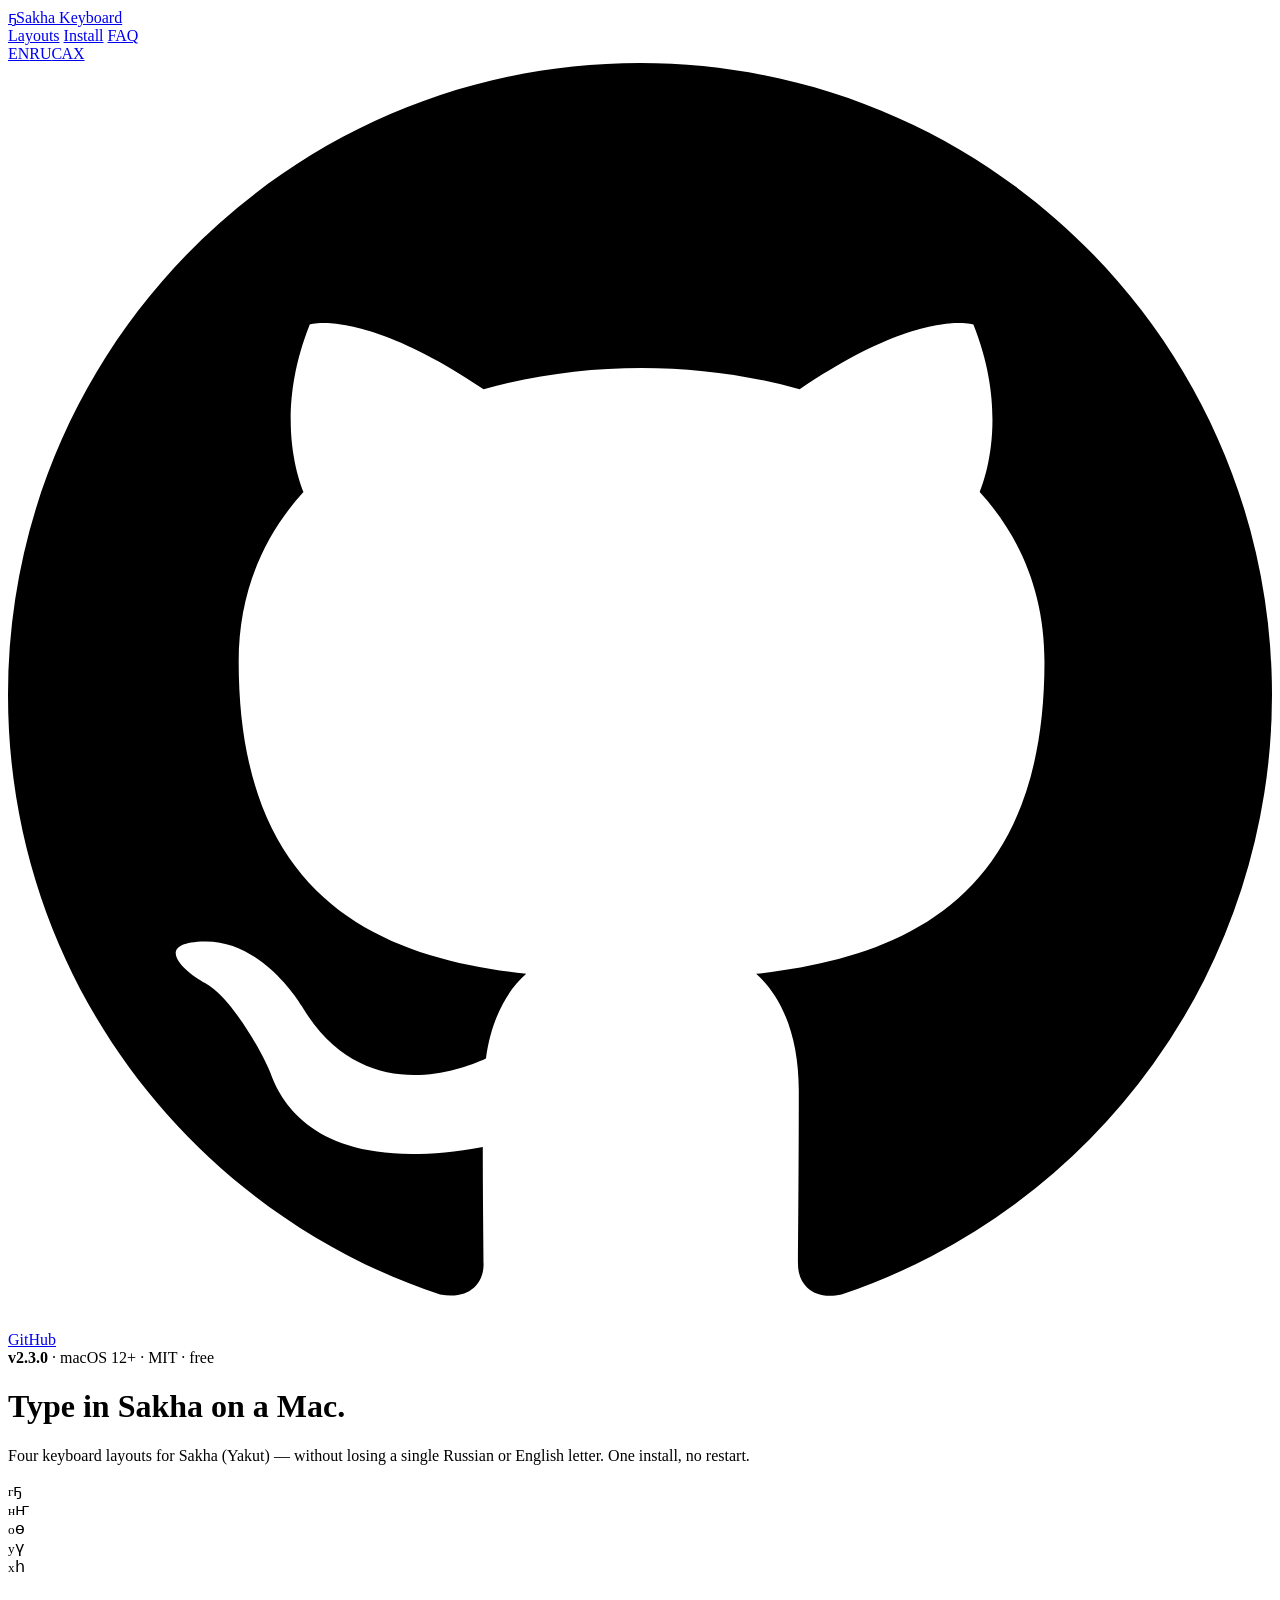
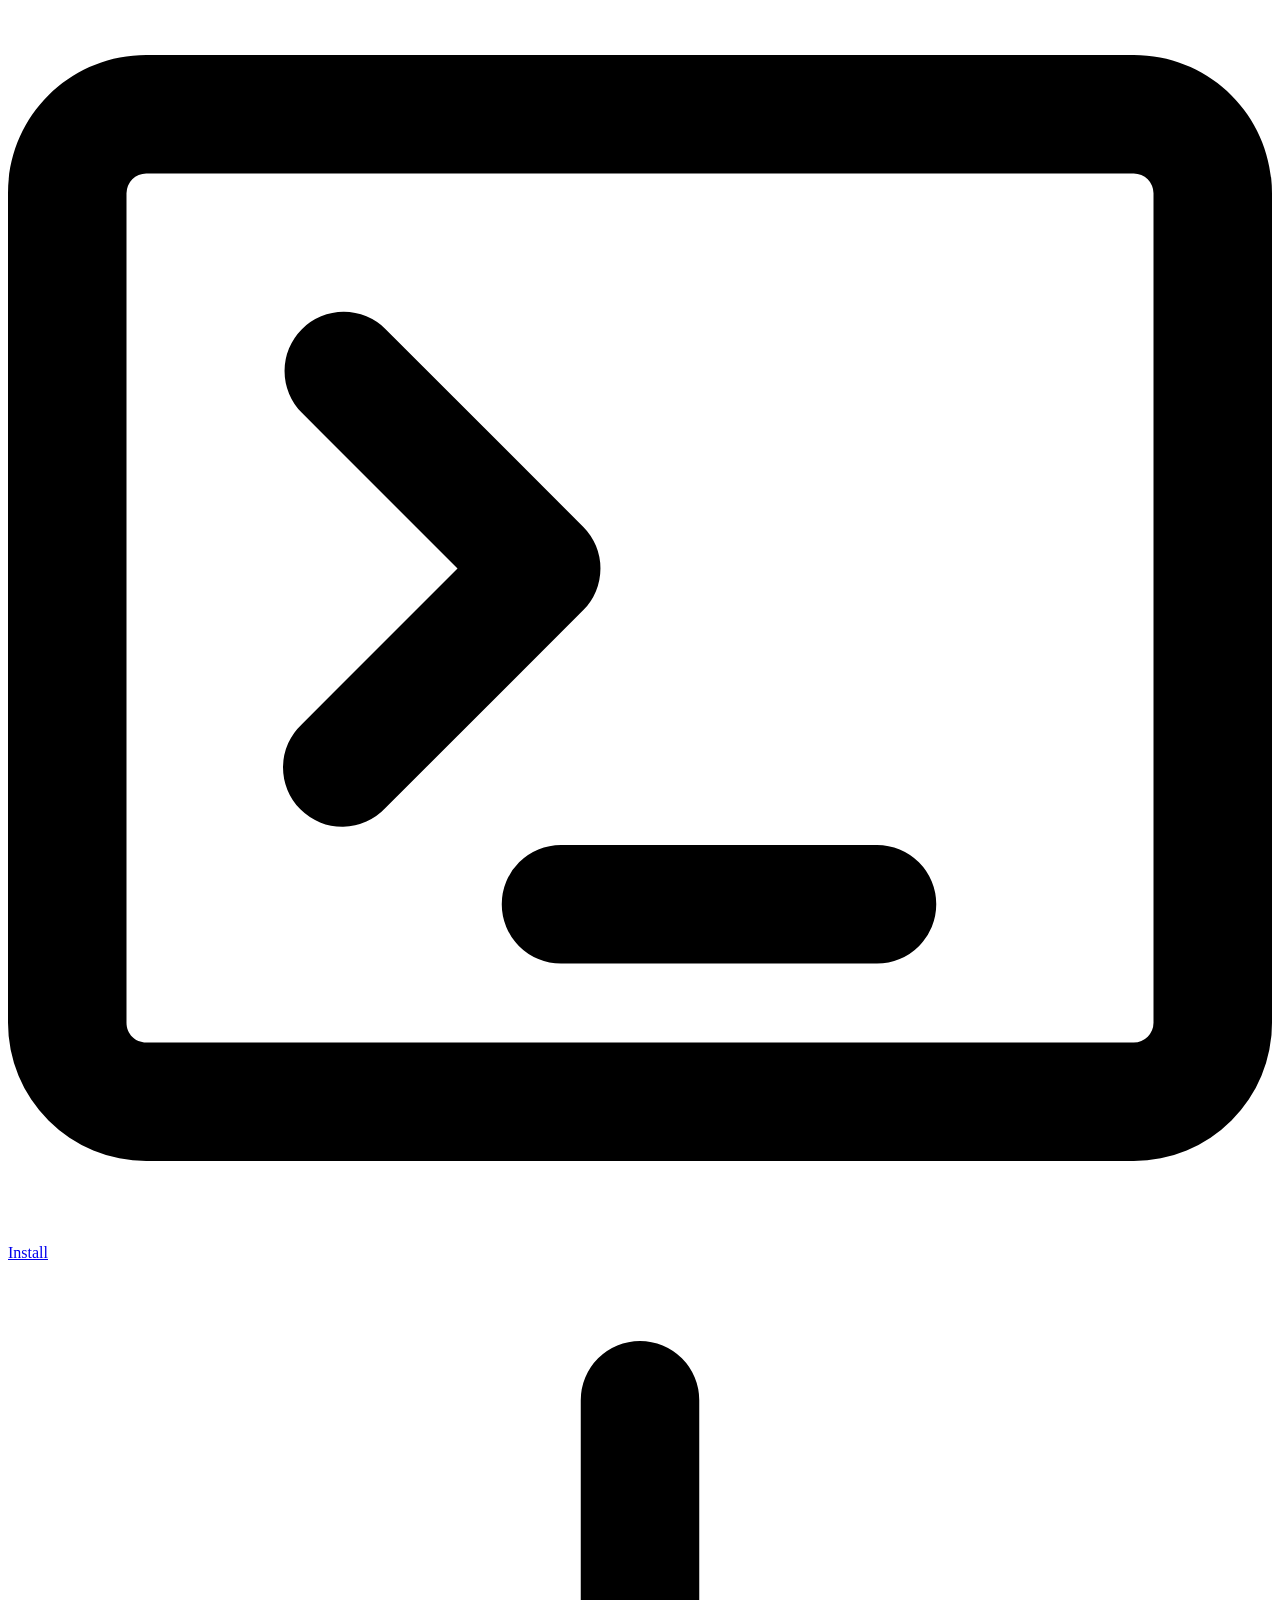
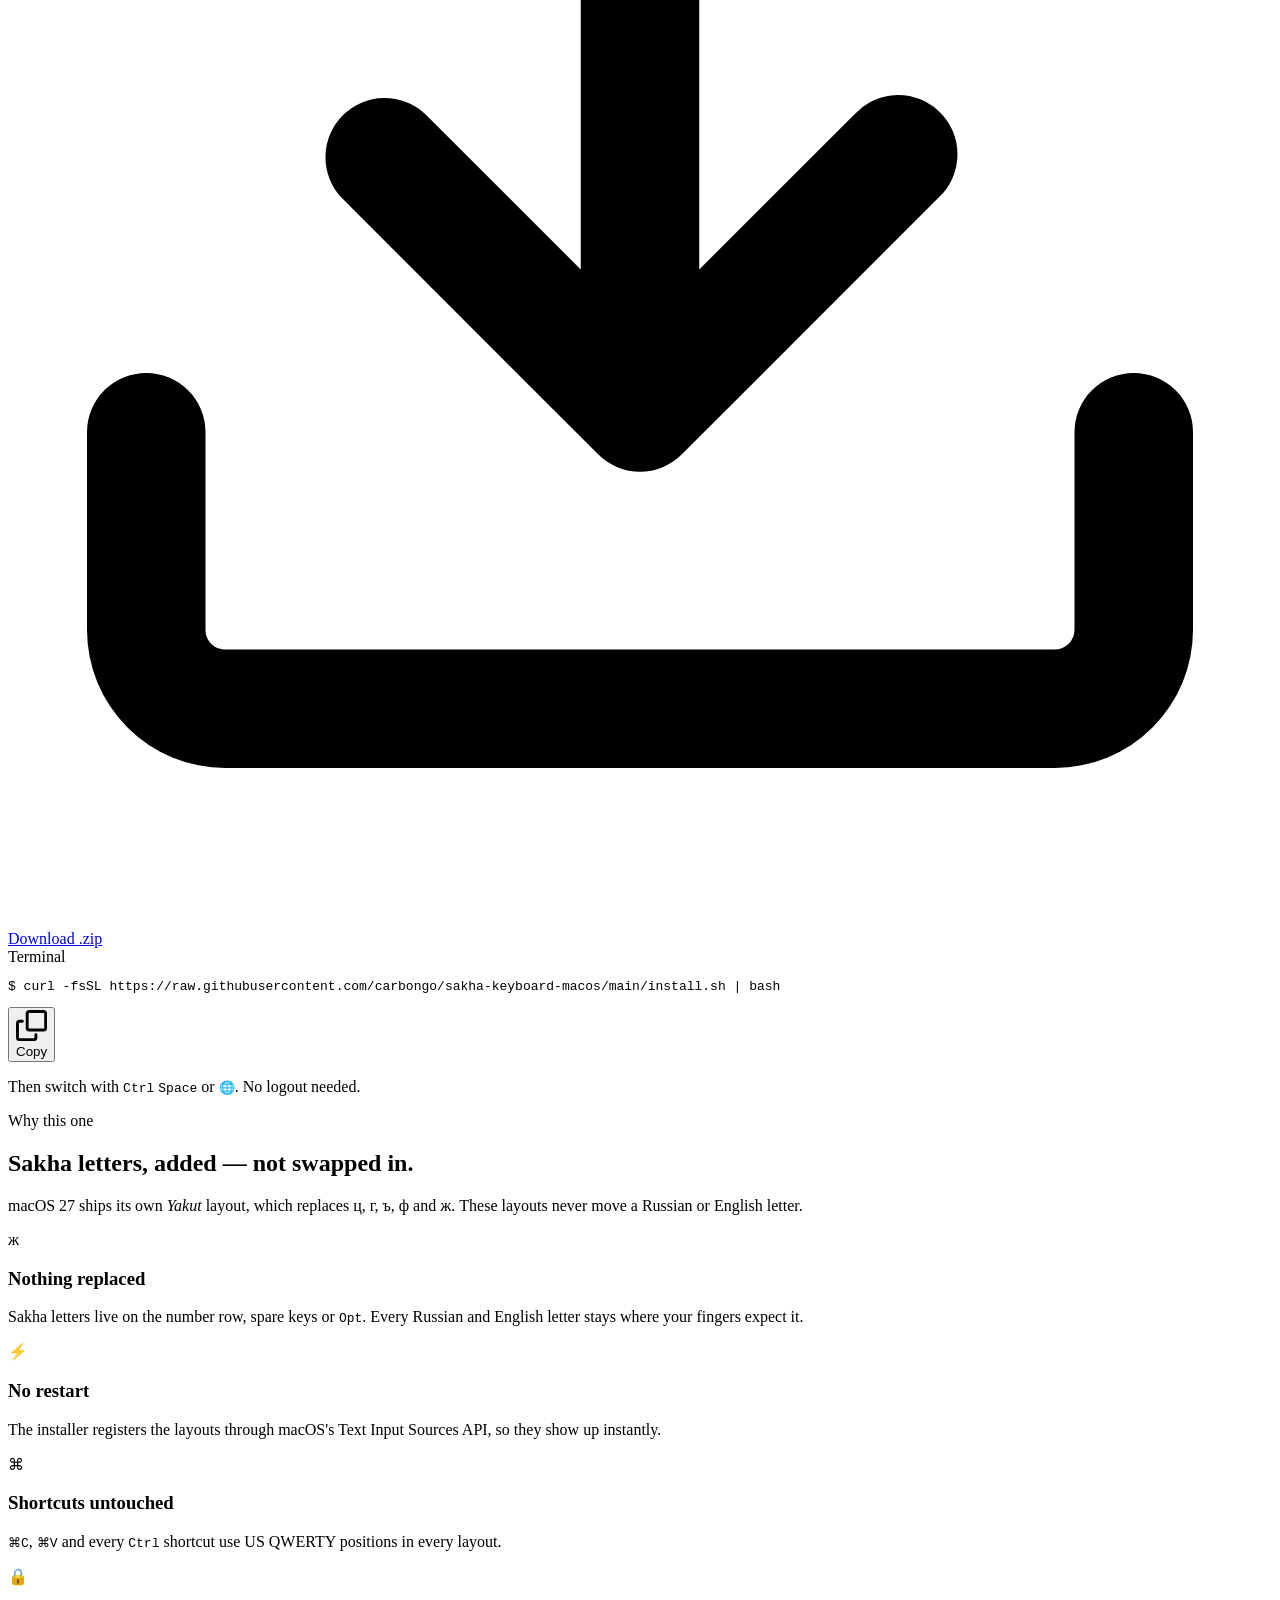
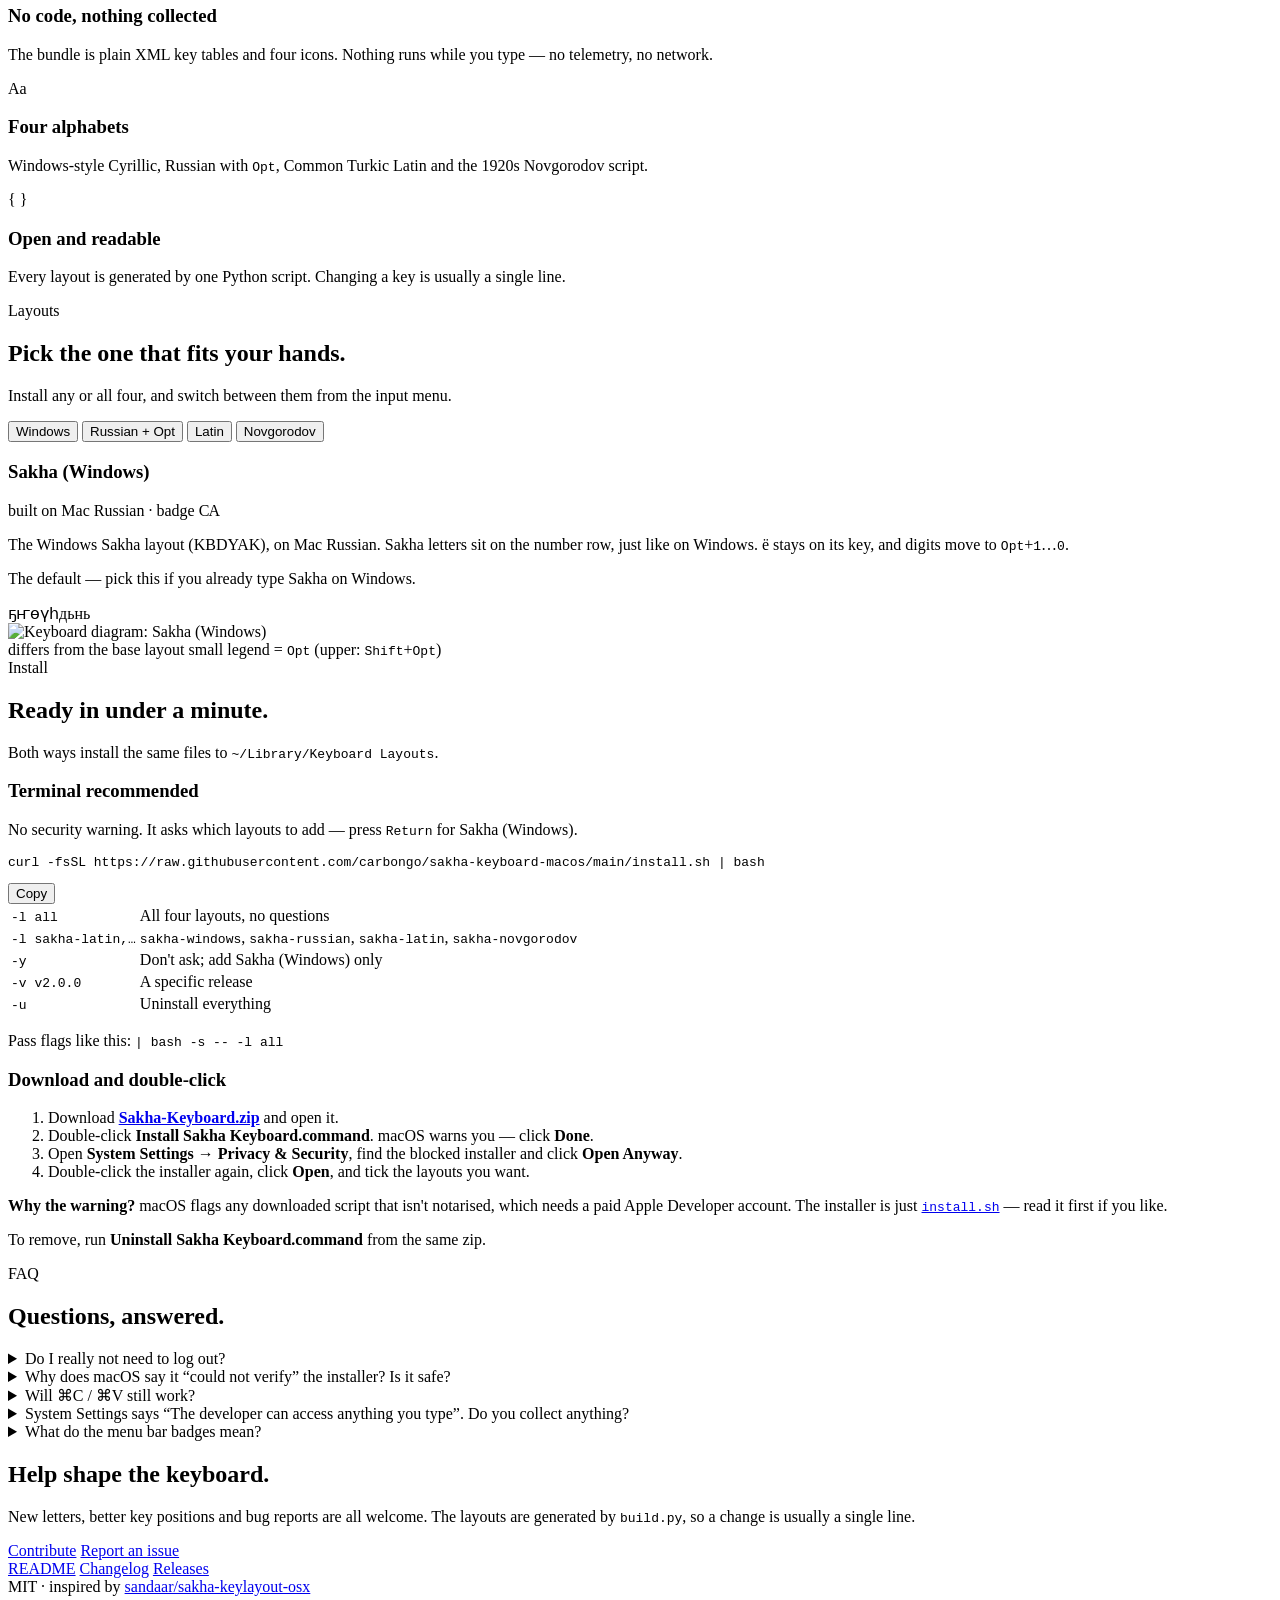
==== commit 3dc63a40: "Release v2.3.0 Co-Authored-By: Claude Opus 5.5 <noreply@anthropic.com>" ====
--- a/site/index.html
+++ b/site/index.html
@@ -44,7 +44,7 @@
 
 <header class="hero" id="top">
   <div class="wrap">
-    <span class="pill"><span class="dot"></span><b id="ver">v2.2.1</b> · macOS 12+ · MIT · free</span>
+    <span class="pill"><span class="dot"></span><b id="ver">v2.3.0</b> · macOS 12+ · MIT · free</span>
     <h1>Type in <span class="grad">Sakha</span> on&nbsp;a&nbsp;Mac.</h1>
     <p class="lede">Four keyboard layouts for Sakha (Yakut) — without losing a single Russian or English letter. One install, no restart.</p>
 
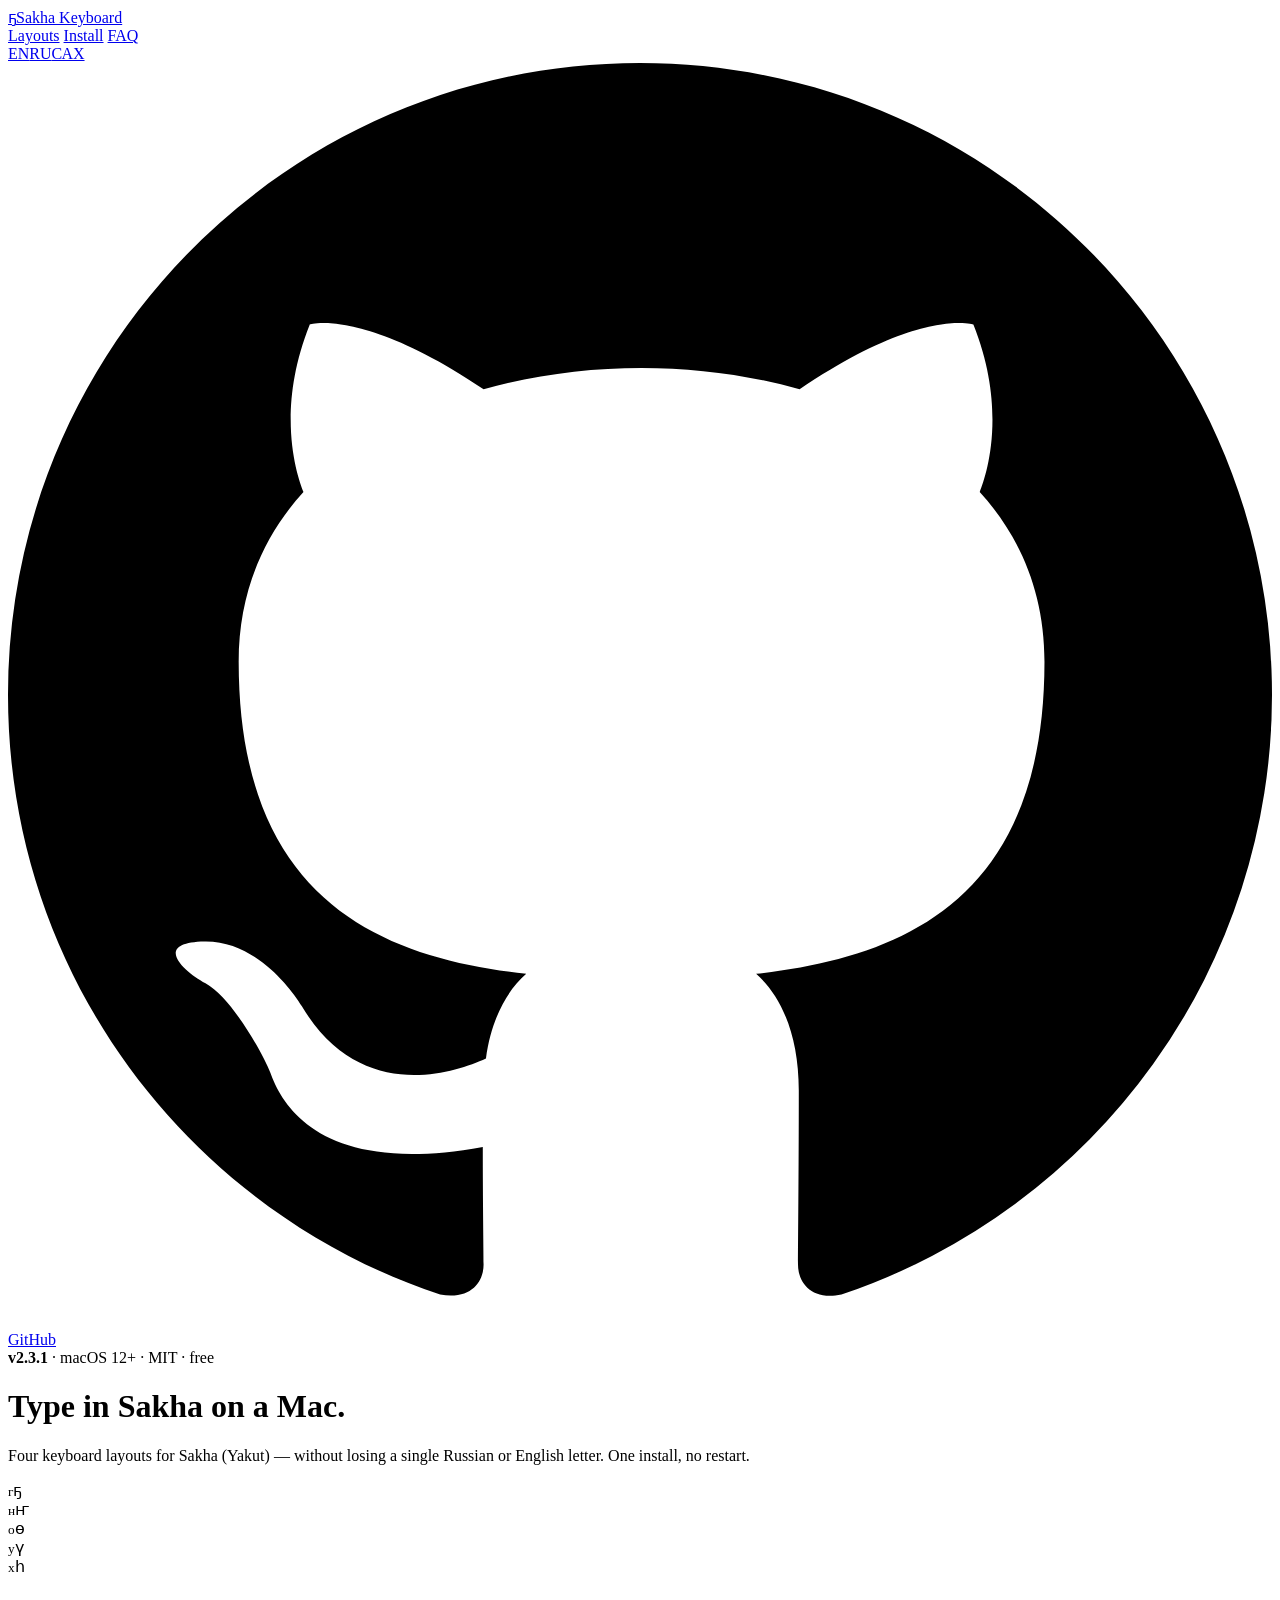
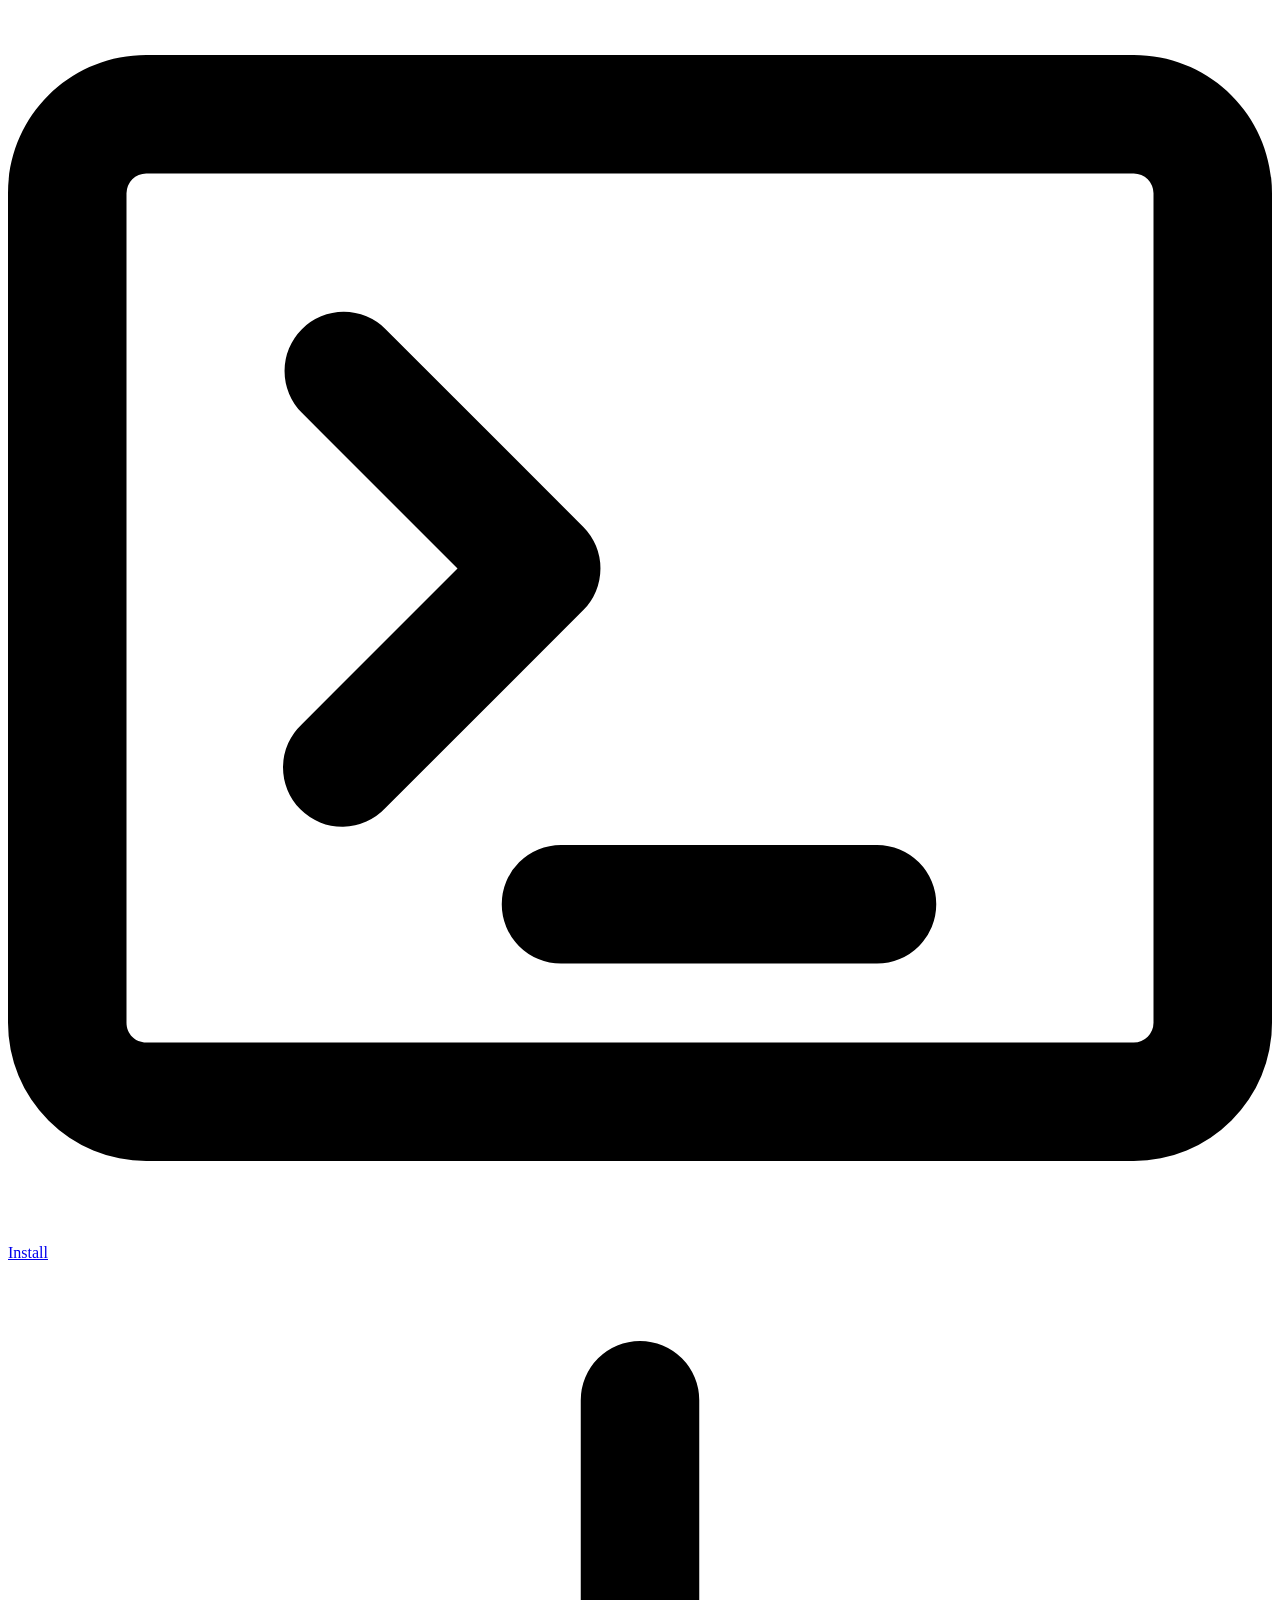
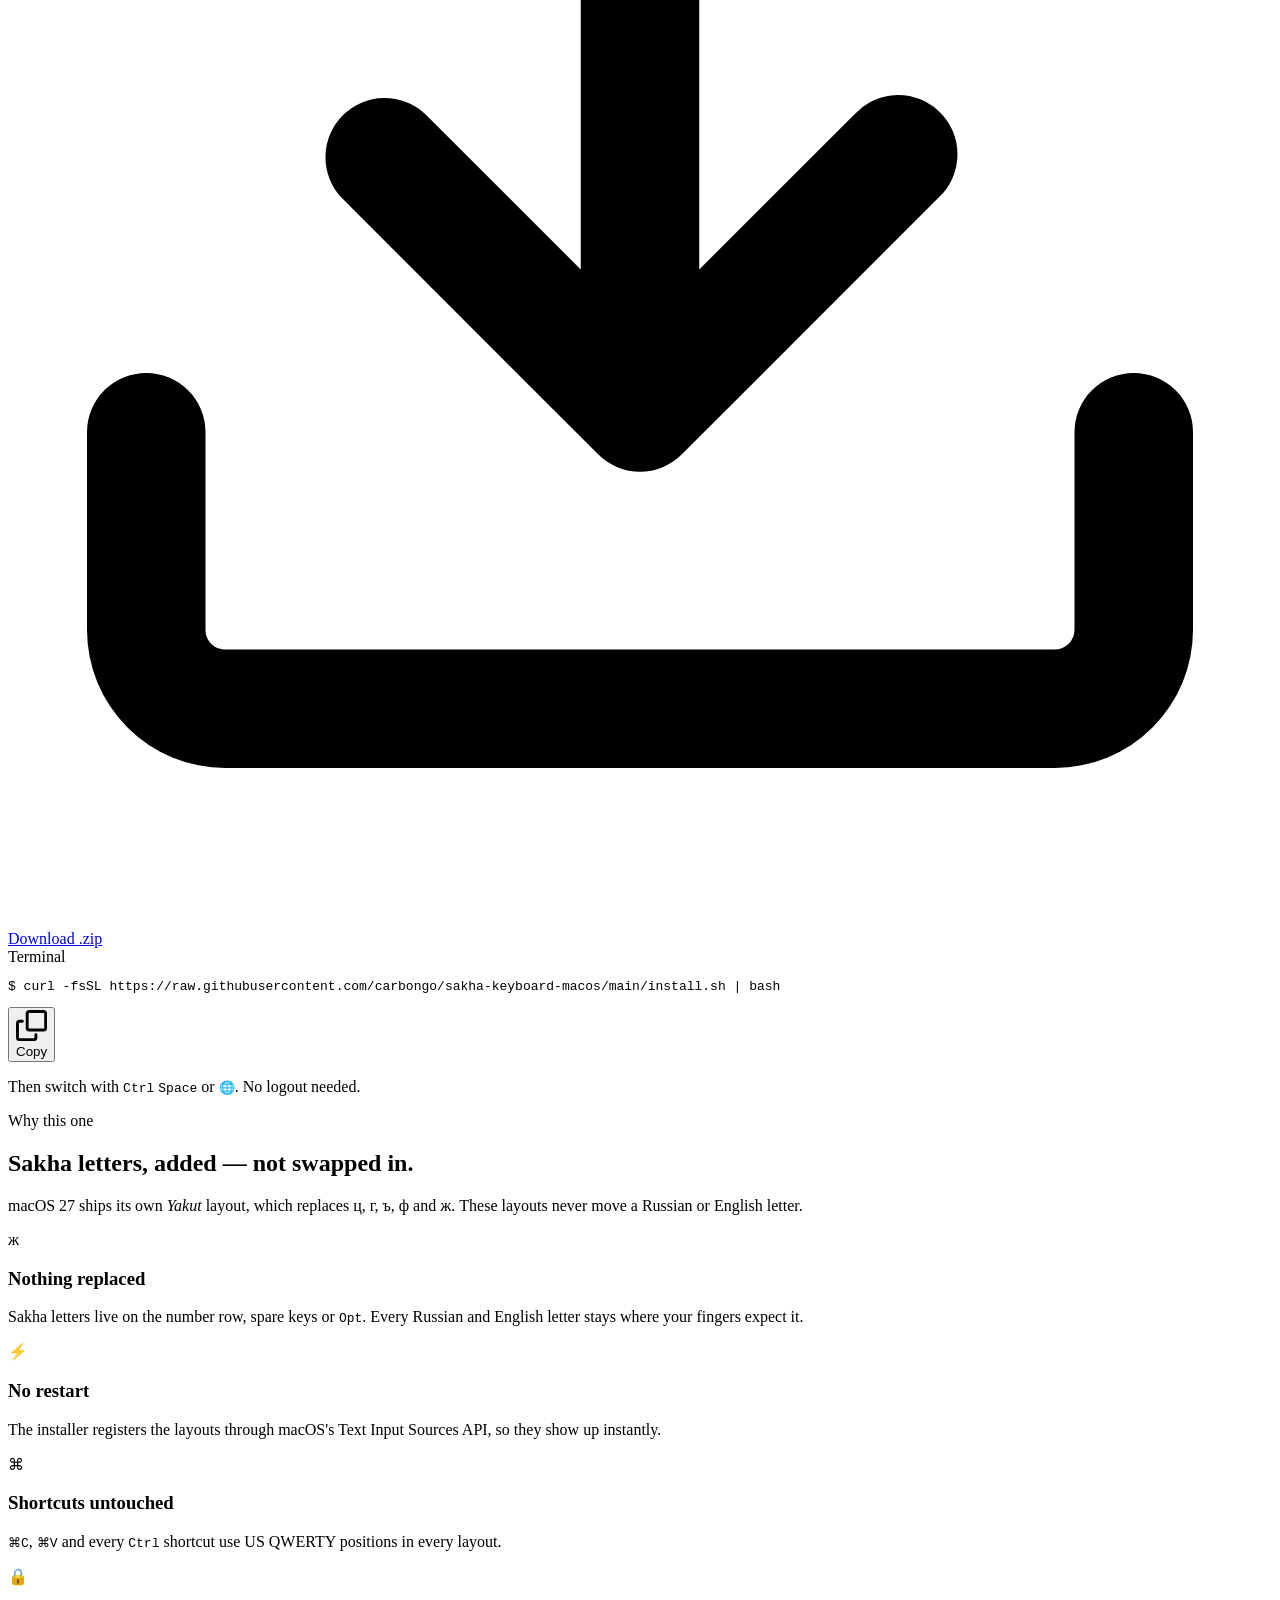
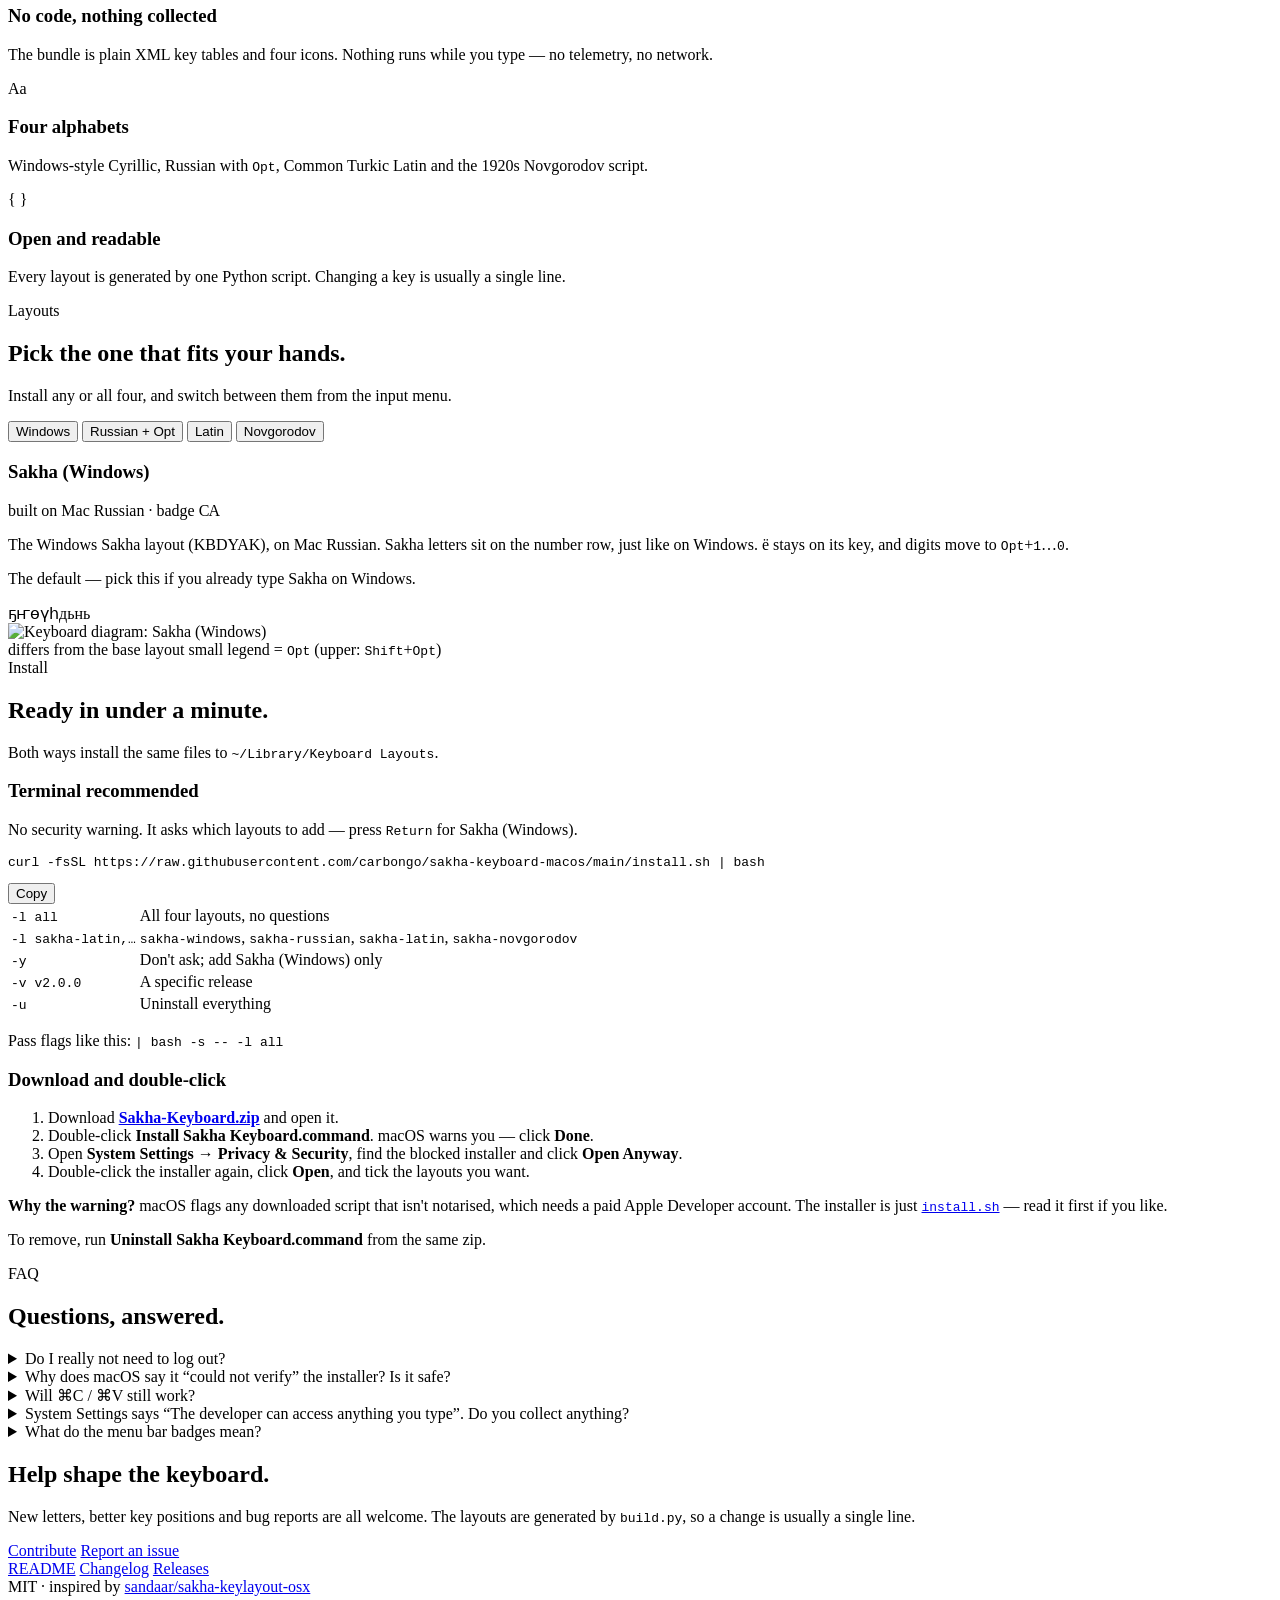
==== commit f354795c: "Installer: stop duplicating layouts in System Settings (v2.3.1) KeyboardLayout ID was saved as <real" ====
--- a/site/index.html
+++ b/site/index.html
@@ -44,7 +44,7 @@
 
 <header class="hero" id="top">
   <div class="wrap">
-    <span class="pill"><span class="dot"></span><b id="ver">v2.3.0</b> · macOS 12+ · MIT · free</span>
+    <span class="pill"><span class="dot"></span><b id="ver">v2.3.1</b> · macOS 12+ · MIT · free</span>
     <h1>Type in <span class="grad">Sakha</span> on&nbsp;a&nbsp;Mac.</h1>
     <p class="lede">Four keyboard layouts for Sakha (Yakut) — without losing a single Russian or English letter. One install, no restart.</p>
 
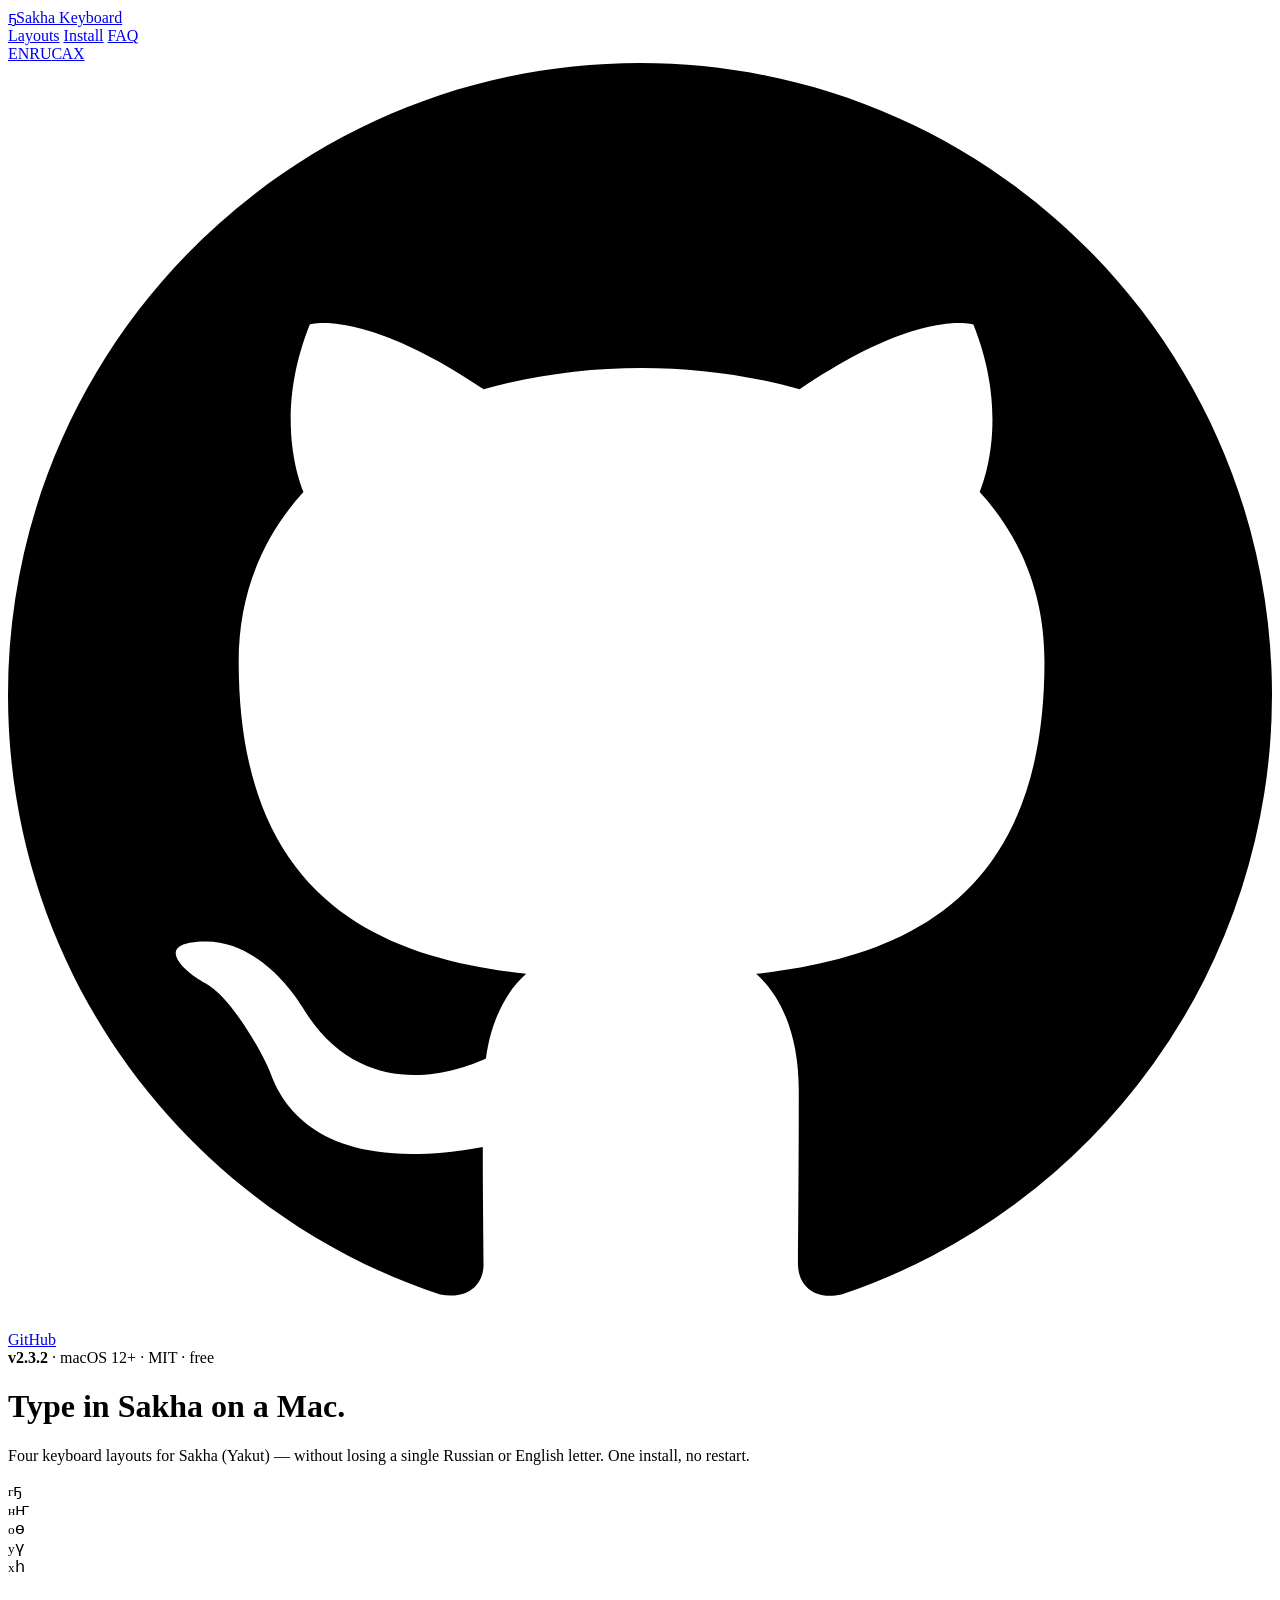
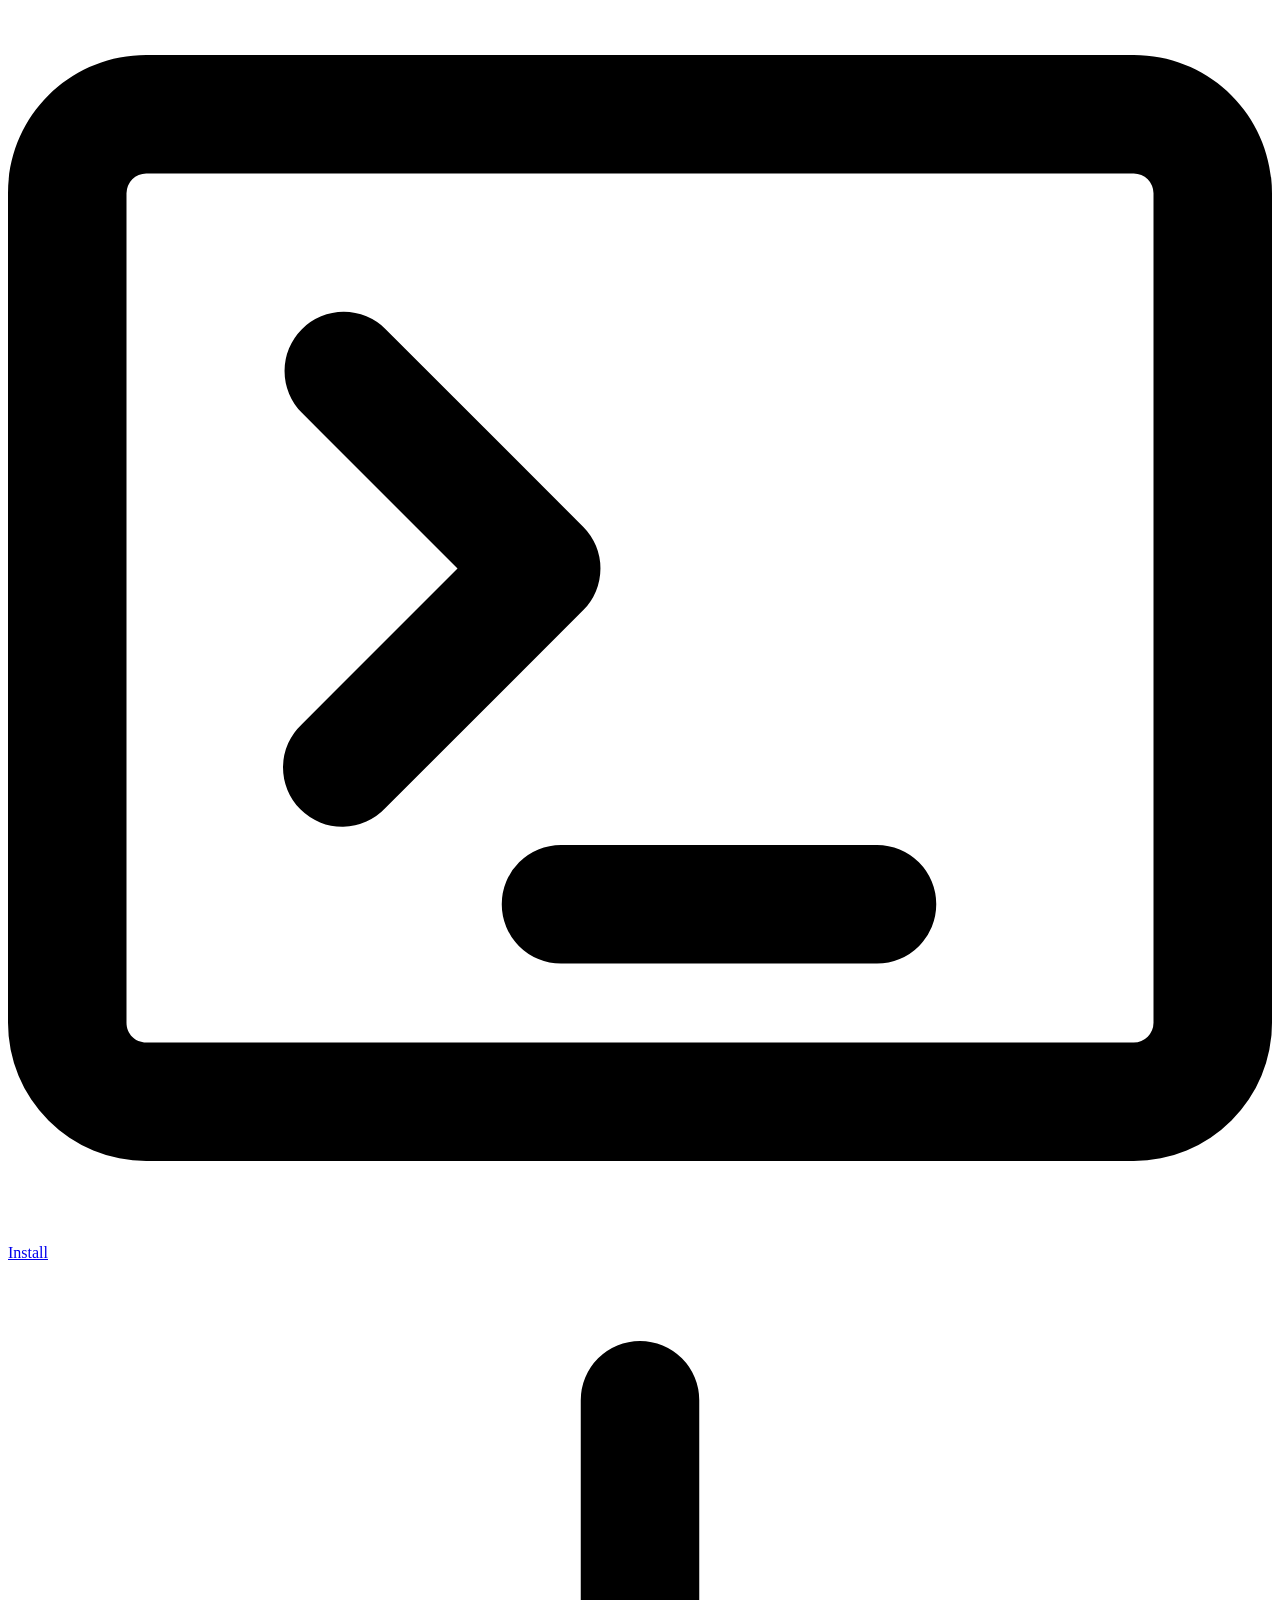
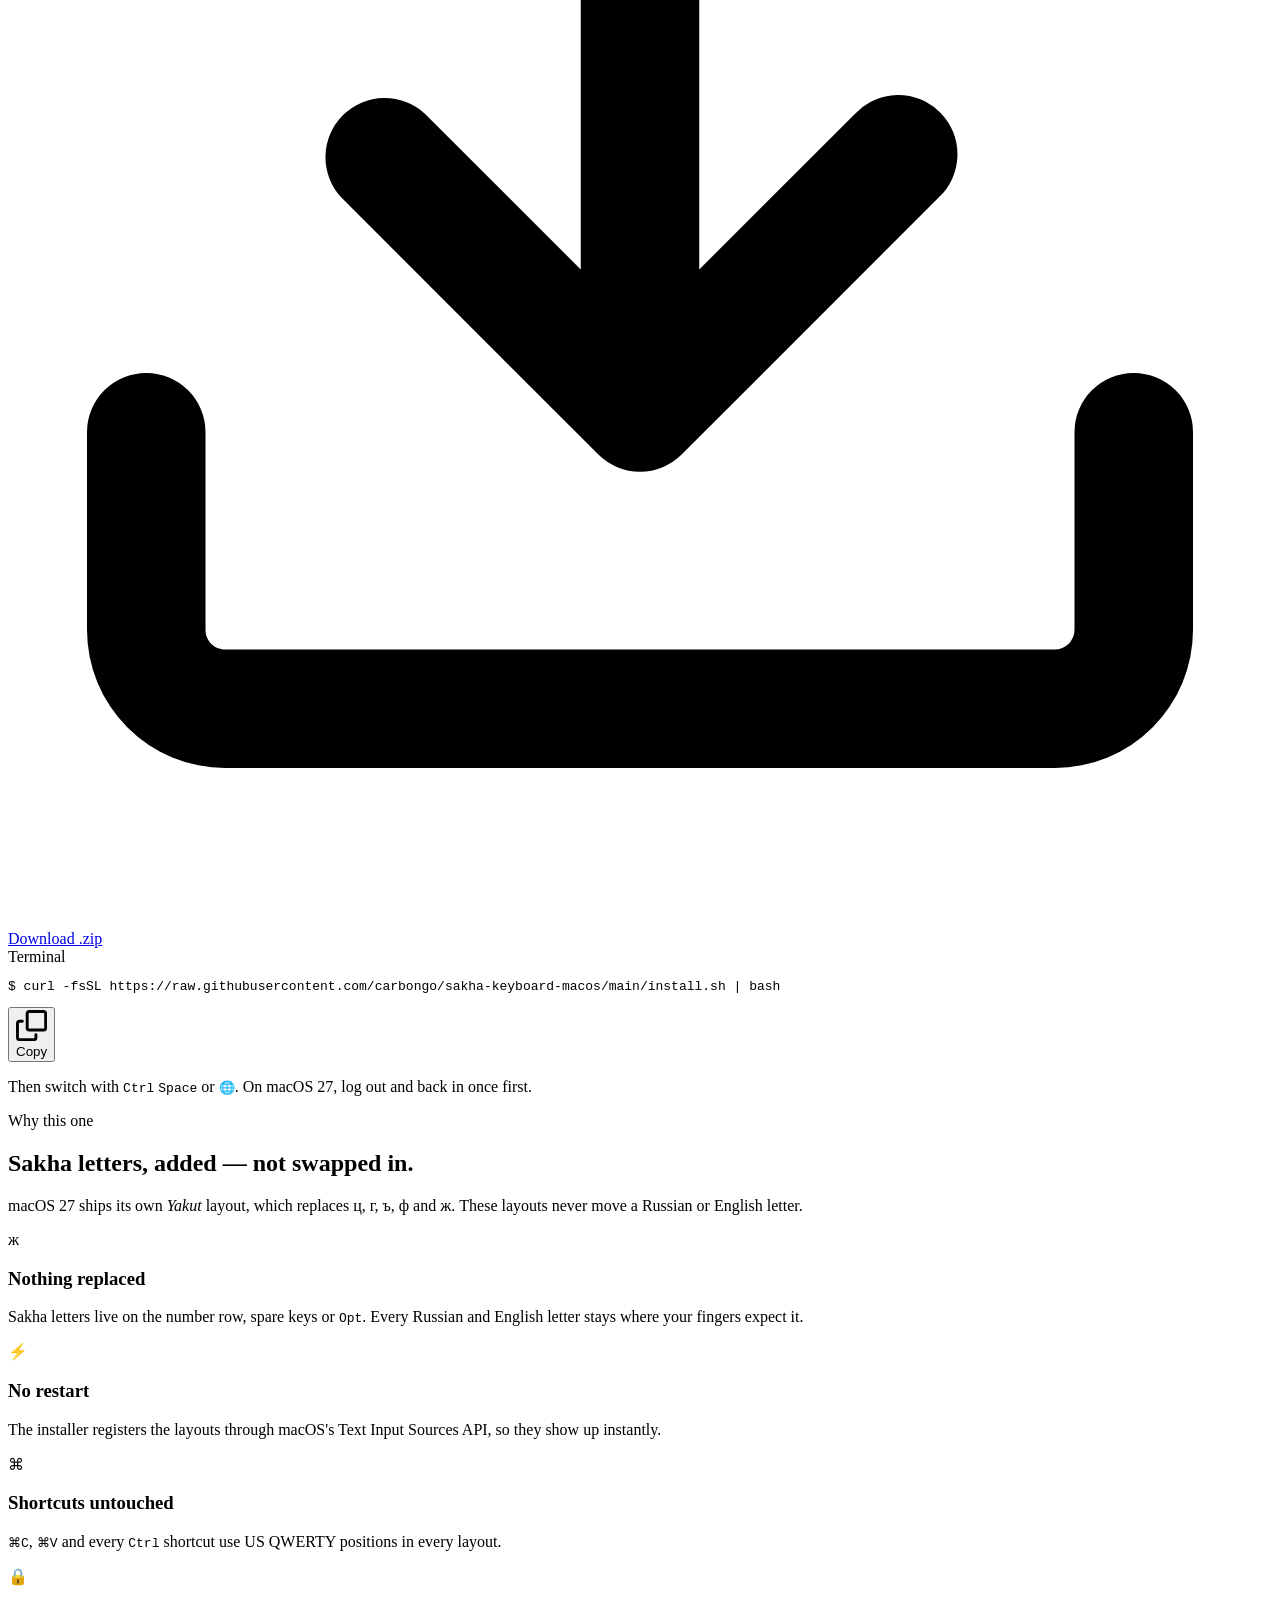
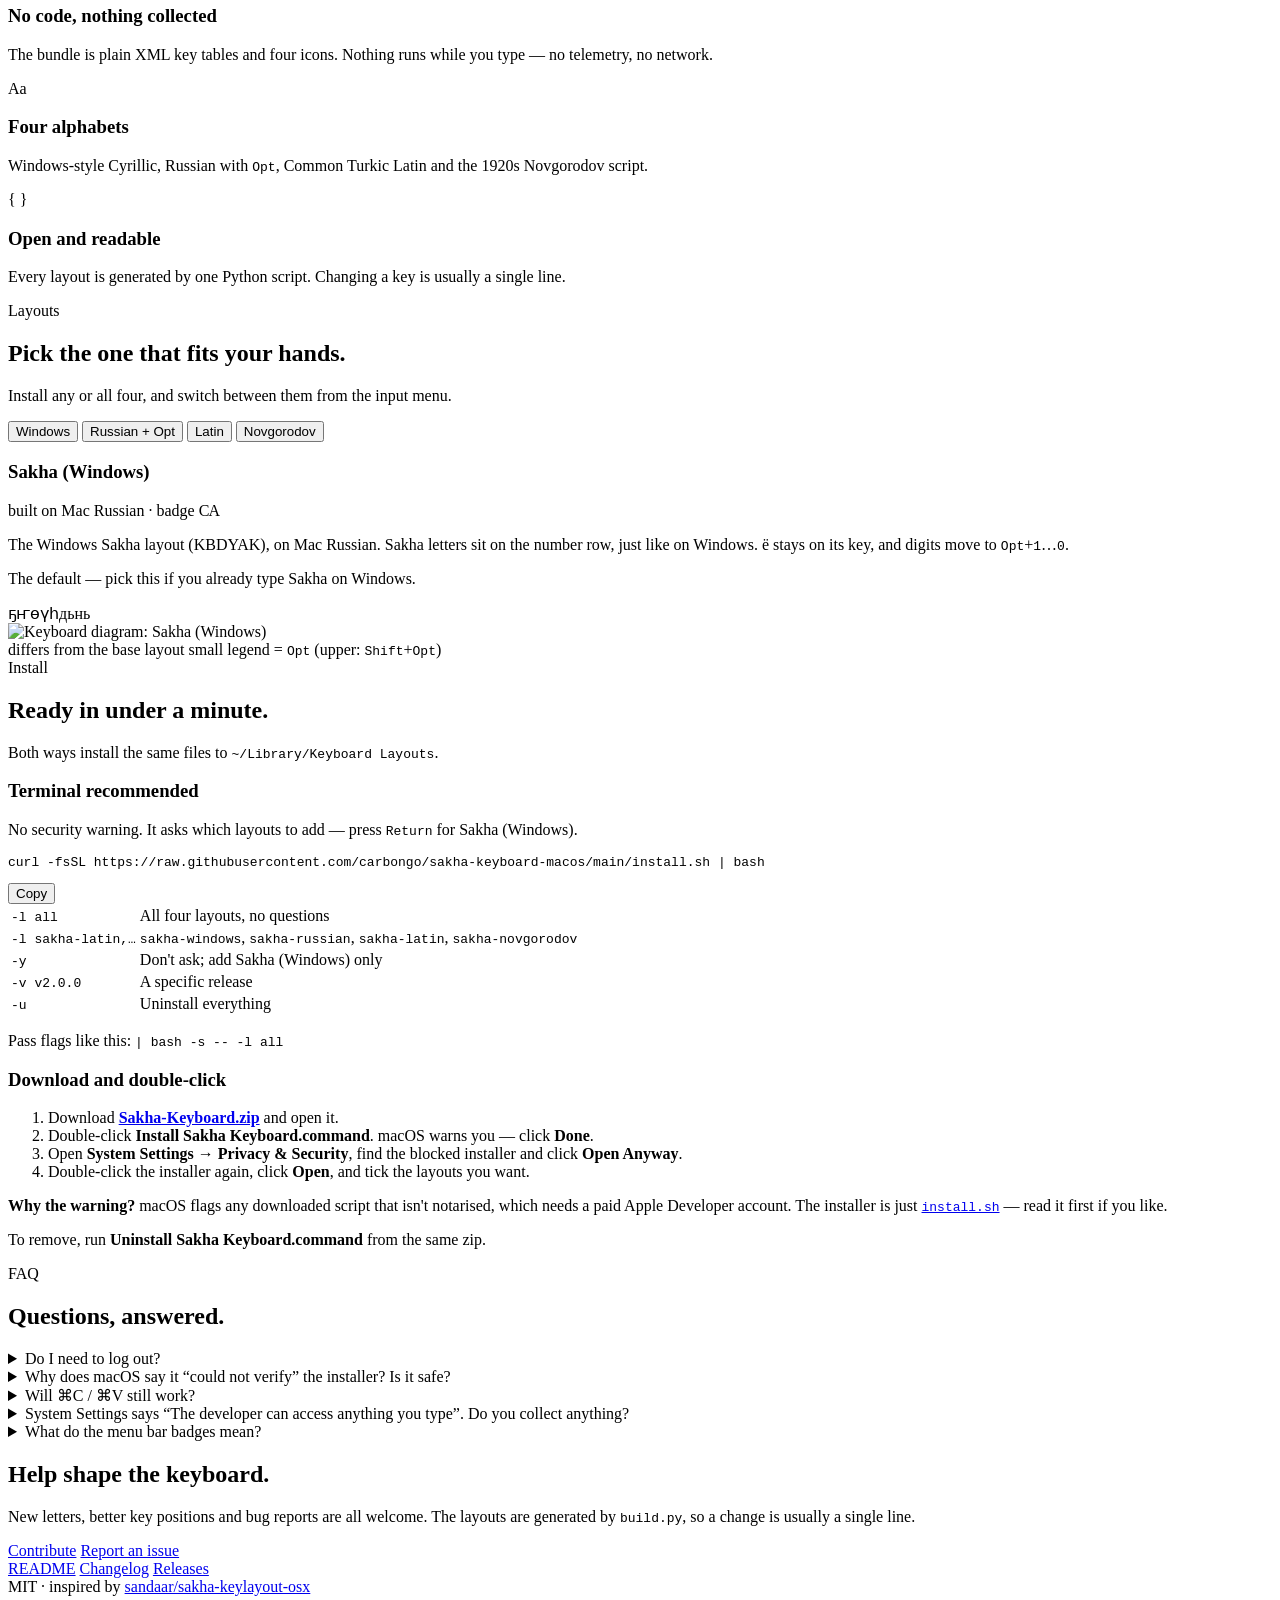
==== commit 6b268dfd: "Installer: enable layouts in macOS 27's third-party list (v2.3.2) macOS 27 keeps third-party layouts" ====
--- a/site/index.html
+++ b/site/index.html
@@ -44,7 +44,7 @@
 
 <header class="hero" id="top">
   <div class="wrap">
-    <span class="pill"><span class="dot"></span><b id="ver">v2.3.1</b> · macOS 12+ · MIT · free</span>
+    <span class="pill"><span class="dot"></span><b id="ver">v2.3.2</b> · macOS 12+ · MIT · free</span>
     <h1>Type in <span class="grad">Sakha</span> on&nbsp;a&nbsp;Mac.</h1>
     <p class="lede">Four keyboard layouts for Sakha (Yakut) — without losing a single Russian or English letter. One install, no restart.</p>
 
@@ -75,7 +75,7 @@
         <button class="copy" data-copy="cmd" type="button"><svg viewBox="0 0 16 16" aria-hidden="true"><path d="M0 6.75C0 5.78.78 5 1.75 5h1.5a.75.75 0 0 1 0 1.5h-1.5a.25.25 0 0 0-.25.25v7.5c0 .14.11.25.25.25h7.5a.25.25 0 0 0 .25-.25v-1.5a.75.75 0 0 1 1.5 0v1.5A1.75 1.75 0 0 1 9.25 16h-7.5A1.75 1.75 0 0 1 0 14.25Z"/><path d="M5 1.75C5 .78 5.78 0 6.75 0h7.5C15.22 0 16 .78 16 1.75v7.5A1.75 1.75 0 0 1 14.25 11h-7.5A1.75 1.75 0 0 1 5 9.25Zm1.75-.25a.25.25 0 0 0-.25.25v7.5c0 .14.11.25.25.25h7.5a.25.25 0 0 0 .25-.25v-7.5a.25.25 0 0 0-.25-.25Z"/></svg><span>Copy</span></button>
       </div>
     </div>
-    <p class="hint">Then switch with <kbd>Ctrl</kbd> <kbd>Space</kbd> or <kbd>🌐</kbd>. No logout needed.</p>
+    <p class="hint">Then switch with <kbd>Ctrl</kbd> <kbd>Space</kbd> or <kbd>🌐</kbd>. On macOS 27, log out and back in once first.</p>
   </div>
 </header>
 
@@ -203,7 +203,7 @@
       <h2>Questions, answered.</h2>
     </div>
     <div class="faq">
-      <details><summary>Do I really not need to log out?</summary><p>No. The installer registers the bundle through macOS's Text Input Sources API, so the layouts appear immediately. Apps that were already open may pick them up only after a relaunch.</p></details>
+      <details><summary>Do I need to log out?</summary><p>On macOS 27, yes, once: it shows new layouts in the input menu only after a login. On older macOS, no: the installer registers them through the Text Input Sources API, so they appear right away. No restart either way.</p></details>
       <details><summary>Why does macOS say it “could not verify” the installer? Is it safe?</summary><p>macOS shows that for every downloaded script or app Apple hasn't notarised — it doesn't mean malware was found. The <code>.command</code> files only run <code>install.sh</code>, which copies <code>Sakha.bundle</code> to <code>~/Library/Keyboard Layouts</code> and adds the layouts to your input menu. The Terminal one-liner shows no warning, because files fetched with <code>curl</code> aren't flagged as downloads.</p></details>
       <details><summary>Will ⌘C / ⌘V still work?</summary><p>Yes. Cmd and Ctrl shortcuts always use the US QWERTY positions in every layout.</p></details>
       <details><summary>System Settings says “The developer can access anything you type”. Do you collect anything?</summary><p><b>No. Nothing is collected, sent or stored.</b> macOS 27 shows that label on every keyboard layout that doesn't come from Apple. These layouts contain no code: an <code>Info.plist</code>, four <code>.keylayout</code> XML tables and four icons. The installer runs once, copies the files and exits — no background process, no telemetry.</p></details>
